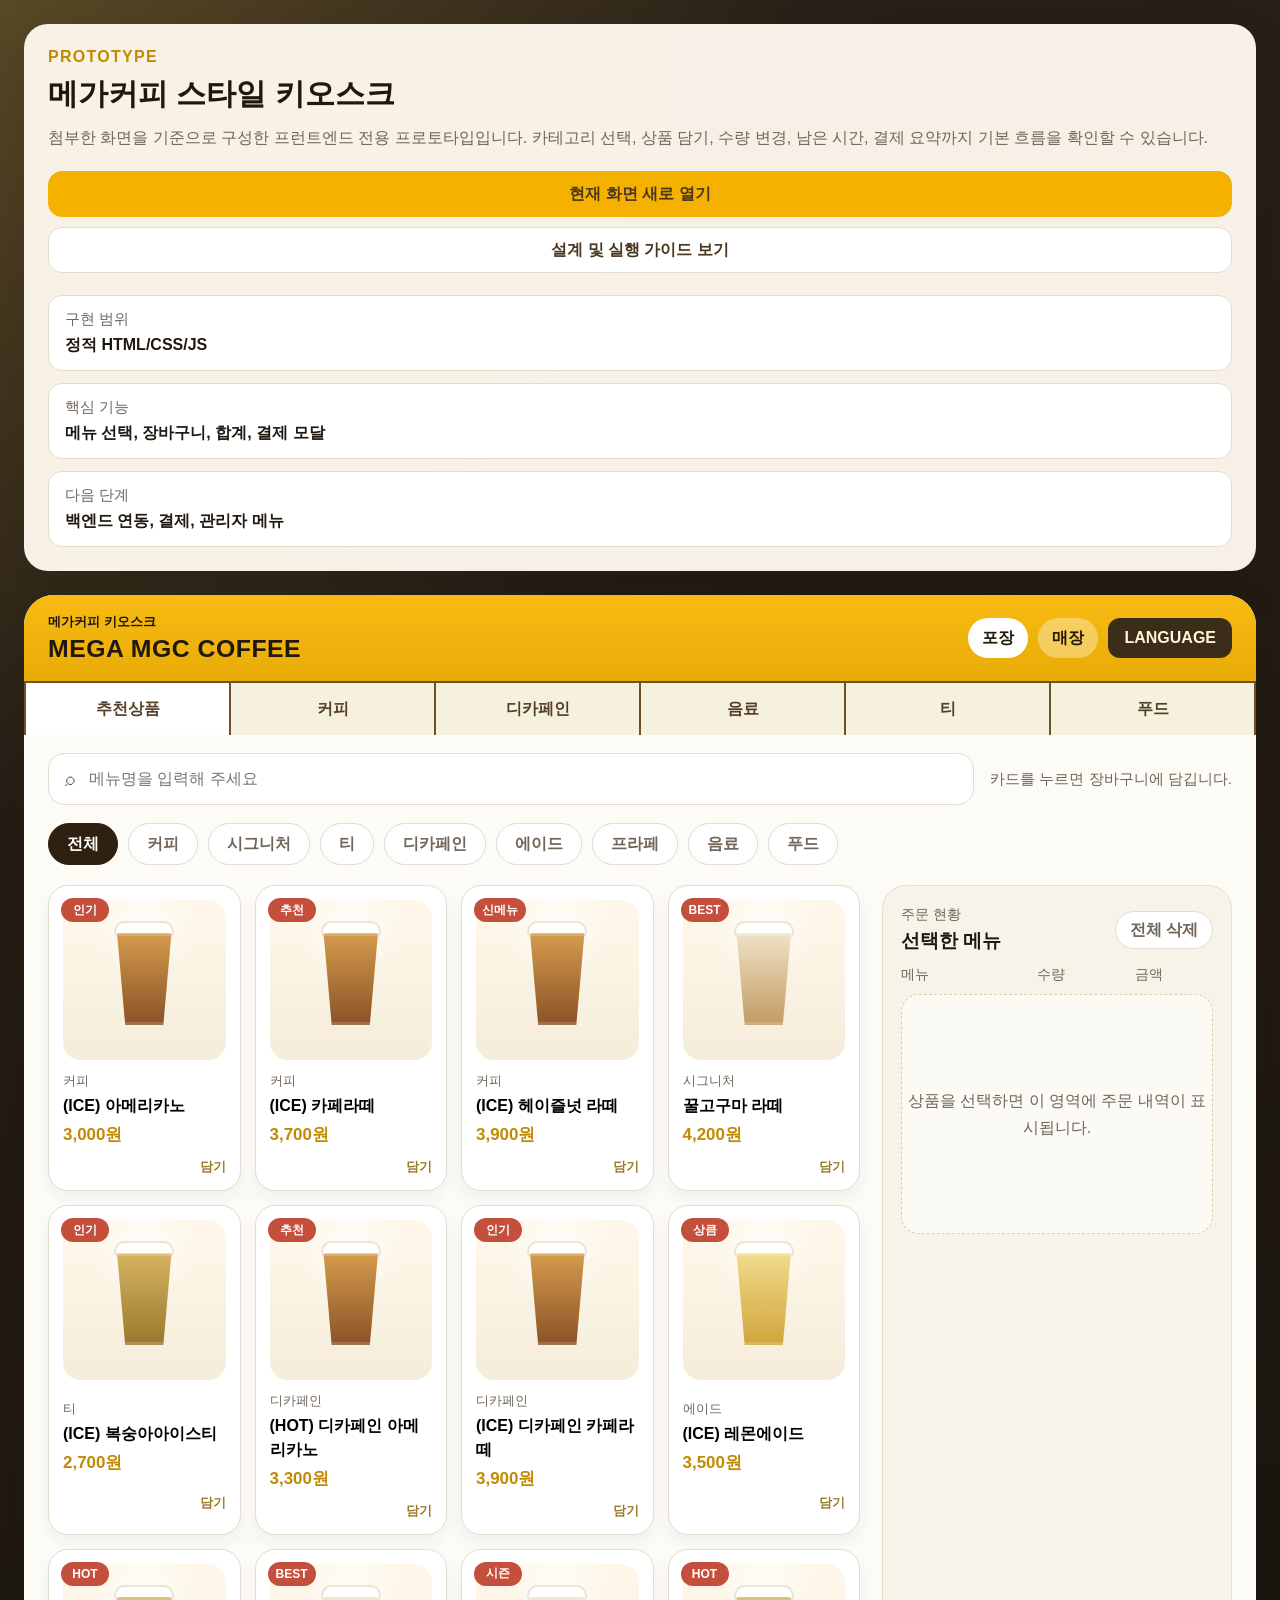
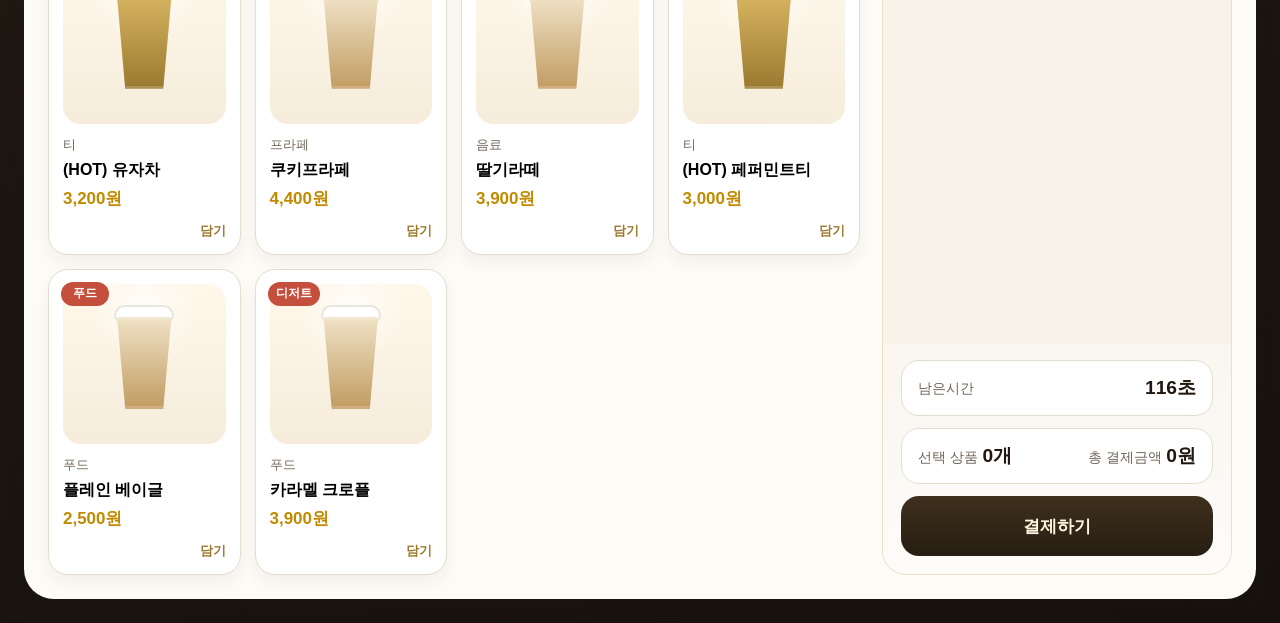
==== index.html @ 3c4b812f "Add files via upload" ====
<!DOCTYPE html>
<html lang="ko">
<head>
  <meta charset="UTF-8">
  <meta name="viewport" content="width=device-width, initial-scale=1.0">
  <title>메가 키오스크 프로토타입</title>
  <link rel="stylesheet" href="styles.css">
</head>
<body>
  <div class="page-shell">
    <aside class="guide-panel">
      <p class="guide-label">Prototype</p>
      <h1>메가커피 스타일 키오스크</h1>
      <p class="guide-text">
        첨부한 화면을 기준으로 구성한 프런트엔드 전용 프로토타입입니다.
        카테고리 선택, 상품 담기, 수량 변경, 남은 시간, 결제 요약까지 기본 흐름을 확인할 수 있습니다.
      </p>
      <div class="guide-links">
        <a class="guide-link primary" href="./index.html">현재 화면 새로 열기</a>
        <a class="guide-link" href="./README.md">설계 및 실행 가이드 보기</a>
      </div>
      <dl class="guide-summary">
        <div>
          <dt>구현 범위</dt>
          <dd>정적 HTML/CSS/JS</dd>
        </div>
        <div>
          <dt>핵심 기능</dt>
          <dd>메뉴 선택, 장바구니, 합계, 결제 모달</dd>
        </div>
        <div>
          <dt>다음 단계</dt>
          <dd>백엔드 연동, 결제, 관리자 메뉴</dd>
        </div>
      </dl>
    </aside>

    <main class="kiosk-shell">
      <header class="top-header">
        <div>
          <p class="brand-sub">메가커피 키오스크</p>
          <h2>MEGA MGC COFFEE</h2>
        </div>
        <div class="header-actions">
          <button class="chip chip-active" type="button">포장</button>
          <button class="chip" type="button">매장</button>
          <button class="language-button" type="button">LANGUAGE</button>
        </div>
      </header>

      <section class="service-strip">
        <button class="service-tab active" type="button" data-service="전체">추천상품</button>
        <button class="service-tab" type="button" data-service="커피">커피</button>
        <button class="service-tab" type="button" data-service="디카페인">디카페인</button>
        <button class="service-tab" type="button" data-service="음료">음료</button>
        <button class="service-tab" type="button" data-service="티">티</button>
        <button class="service-tab" type="button" data-service="푸드">푸드</button>
      </section>

      <section class="search-strip">
        <div class="search-box">
          <span aria-hidden="true">⌕</span>
          <input id="search-input" type="search" placeholder="메뉴명을 입력해 주세요">
        </div>
        <p class="search-help">카드를 누르면 장바구니에 담깁니다.</p>
      </section>

      <section class="category-strip" id="category-strip" aria-label="상품 카테고리"></section>

      <section class="content-area">
        <div class="product-grid" id="product-grid" aria-live="polite"></div>

        <aside class="cart-panel">
          <div class="cart-top">
            <div>
              <p class="cart-label">주문 현황</p>
              <h3>선택한 메뉴</h3>
            </div>
            <button class="clear-button" id="clear-cart-button" type="button">전체 삭제</button>
          </div>

          <div class="cart-table-head">
            <span>메뉴</span>
            <span>수량</span>
            <span>금액</span>
          </div>

          <div class="cart-list" id="cart-list"></div>

          <div class="cart-footer">
            <div class="timer-card">
              <span>남은시간</span>
              <strong id="timer-value">117초</strong>
            </div>
            <div class="summary-card">
              <div>
                <span>선택 상품</span>
                <strong id="item-count">0개</strong>
              </div>
              <div>
                <span>총 결제금액</span>
                <strong id="total-price">0원</strong>
              </div>
            </div>
            <button class="checkout-button" id="checkout-button" type="button">결제하기</button>
          </div>
        </aside>
      </section>
    </main>
  </div>

  <div class="modal hidden" id="checkout-modal" role="dialog" aria-modal="true" aria-labelledby="modal-title">
    <div class="modal-panel">
      <h3 id="modal-title">주문 요약</h3>
      <p class="modal-text">
        현재는 프런트엔드 프로토타입이라 실제 결제는 연결되어 있지 않습니다.
        아래 데이터를 기준으로 다음 단계에서 주문 API와 결제 모듈을 붙이면 됩니다.
      </p>
      <div class="modal-summary" id="modal-summary"></div>
      <div class="modal-actions">
        <button class="secondary-button" id="close-modal-button" type="button">닫기</button>
        <button class="primary-button" id="fake-pay-button" type="button">결제 흐름 확인</button>
      </div>
    </div>
  </div>

  <template id="product-card-template">
    <button class="product-card" type="button">
      <span class="badge"></span>
      <div class="product-thumb">
        <div class="cup-illustration">
          <span class="cup-cap"></span>
          <span class="cup-body"></span>
        </div>
      </div>
      <div class="product-info">
        <p class="product-category"></p>
        <strong class="product-name"></strong>
        <span class="product-price"></span>
      </div>
      <span class="add-text">담기</span>
    </button>
  </template>

  <template id="cart-item-template">
    <div class="cart-row">
      <div class="cart-menu">
        <strong class="cart-item-name"></strong>
        <span class="cart-item-note">기본 옵션</span>
      </div>
      <div class="cart-quantity-controls">
        <button class="qty-button minus" type="button" aria-label="수량 줄이기">-</button>
        <span class="cart-item-quantity"></span>
        <button class="qty-button plus" type="button" aria-label="수량 늘리기">+</button>
      </div>
      <strong class="cart-item-price"></strong>
    </div>
  </template>

  <script src="app.js"></script>
</body>
</html>
---- styles.css ----
:root {
  --bg: #1f1a14;
  --panel: #fcfbf6;
  --accent: #f4b100;
  --accent-dark: #c18a00;
  --brown: #4b3720;
  --line: #e3dccf;
  --muted: #706558;
  --danger: #c44f3d;
  --shadow: 0 18px 40px rgba(27, 20, 12, 0.16);
}

* {
  box-sizing: border-box;
}

body {
  margin: 0;
  font-family: "Malgun Gothic", "Apple SD Gothic Neo", sans-serif;
  background:
    radial-gradient(circle at top left, rgba(255, 208, 83, 0.22), transparent 32%),
    linear-gradient(160deg, #2a2219 0%, #17120d 100%);
  color: #20180f;
}

button,
input {
  font: inherit;
}

button {
  border: 0;
  cursor: pointer;
}

.page-shell {
  min-height: 100vh;
  display: grid;
  grid-template-columns: minmax(280px, 360px) minmax(760px, 1fr);
  gap: 24px;
  padding: 24px;
}

.guide-panel {
  align-self: start;
  position: sticky;
  top: 24px;
  padding: 24px;
  border-radius: 24px;
  background: rgba(255, 249, 239, 0.96);
  box-shadow: var(--shadow);
}

.guide-label {
  margin: 0 0 8px;
  color: var(--accent-dark);
  font-weight: 700;
  text-transform: uppercase;
  letter-spacing: 0.08em;
}

.guide-panel h1 {
  margin: 0 0 12px;
  font-size: 1.9rem;
  line-height: 1.25;
}

.guide-text {
  margin: 0 0 20px;
  color: var(--muted);
  line-height: 1.7;
}

.guide-links {
  display: flex;
  flex-direction: column;
  gap: 10px;
  margin-bottom: 22px;
}

.guide-link {
  display: inline-flex;
  justify-content: center;
  align-items: center;
  min-height: 46px;
  padding: 0 16px;
  border-radius: 14px;
  border: 1px solid var(--line);
  color: var(--brown);
  text-decoration: none;
  font-weight: 700;
  background: #fff;
}

.guide-link.primary {
  background: var(--accent);
  border-color: var(--accent);
}

.guide-summary {
  display: grid;
  gap: 12px;
  margin: 0;
}

.guide-summary div {
  padding: 14px 16px;
  border-radius: 14px;
  background: #fff;
  border: 1px solid var(--line);
}

.guide-summary dt {
  color: var(--muted);
  font-size: 0.92rem;
}

.guide-summary dd {
  margin: 6px 0 0;
  font-weight: 700;
}

.kiosk-shell {
  overflow: hidden;
  border-radius: 30px;
  background: var(--panel);
  box-shadow: var(--shadow);
}

.top-header {
  display: flex;
  justify-content: space-between;
  align-items: center;
  gap: 20px;
  padding: 18px 24px;
  background: linear-gradient(180deg, #f7bb14 0%, #e9ab05 100%);
}

.brand-sub {
  margin: 0 0 4px;
  font-size: 0.84rem;
  font-weight: 700;
}

.top-header h2 {
  margin: 0;
  font-size: 1.55rem;
  letter-spacing: 0.02em;
}

.header-actions {
  display: flex;
  align-items: center;
  gap: 10px;
}

.chip,
.language-button,
.service-tab,
.category-button,
.clear-button,
.checkout-button,
.secondary-button,
.primary-button,
.qty-button {
  transition: transform 0.15s ease, opacity 0.15s ease, background 0.15s ease;
}

.chip:hover,
.language-button:hover,
.service-tab:hover,
.category-button:hover,
.clear-button:hover,
.checkout-button:hover,
.secondary-button:hover,
.primary-button:hover,
.product-card:hover,
.qty-button:hover {
  transform: translateY(-1px);
}

.chip {
  min-height: 40px;
  padding: 0 14px;
  border-radius: 999px;
  background: rgba(255, 255, 255, 0.34);
  color: #24180a;
  font-weight: 700;
}

.chip-active {
  background: #fff;
}

.language-button {
  min-height: 40px;
  padding: 0 16px;
  border-radius: 12px;
  background: #3b2d18;
  color: #fff5d8;
  font-weight: 700;
}

.service-strip {
  display: grid;
  grid-template-columns: repeat(6, 1fr);
  gap: 2px;
  padding: 2px 2px 0;
  background: #6c5326;
}

.service-tab {
  min-height: 52px;
  background: #f6f0df;
  color: #544026;
  font-weight: 700;
}

.service-tab.active {
  background: #fff;
}

.search-strip {
  display: flex;
  justify-content: space-between;
  align-items: center;
  gap: 16px;
  padding: 18px 24px 10px;
}

.search-box {
  display: flex;
  align-items: center;
  gap: 12px;
  flex: 1;
  min-height: 52px;
  padding: 0 16px;
  border-radius: 16px;
  border: 1px solid var(--line);
  background: #fff;
}

.search-box span {
  color: var(--muted);
  font-size: 1.2rem;
}

.search-box input {
  flex: 1;
  border: 0;
  outline: 0;
  background: transparent;
}

.search-help {
  margin: 0;
  color: var(--muted);
  font-size: 0.94rem;
}

.category-strip {
  display: flex;
  gap: 10px;
  overflow-x: auto;
  padding: 8px 24px 20px;
}

.category-strip::-webkit-scrollbar {
  height: 0;
}

.category-button {
  flex: 0 0 auto;
  min-height: 42px;
  padding: 0 18px;
  border-radius: 999px;
  border: 1px solid var(--line);
  background: #fff;
  color: var(--muted);
  font-weight: 700;
}

.category-button.active {
  background: #2e2112;
  color: #fff;
  border-color: #2e2112;
}

.content-area {
  display: grid;
  grid-template-columns: minmax(0, 1fr) 350px;
  gap: 22px;
  padding: 0 24px 24px;
}

.product-grid {
  display: grid;
  grid-template-columns: repeat(4, minmax(0, 1fr));
  gap: 14px;
  align-content: start;
}

.product-card {
  position: relative;
  display: grid;
  gap: 12px;
  padding: 14px;
  border-radius: 20px;
  border: 1px solid var(--line);
  background: #fff;
  text-align: left;
  box-shadow: 0 8px 16px rgba(43, 32, 17, 0.05);
}

.badge {
  position: absolute;
  top: 12px;
  left: 12px;
  display: inline-flex;
  align-items: center;
  justify-content: center;
  min-width: 48px;
  height: 24px;
  padding: 0 8px;
  border-radius: 999px;
  background: var(--danger);
  color: #fff;
  font-size: 0.75rem;
  font-weight: 700;
}

.product-thumb {
  display: grid;
  place-items: center;
  min-height: 160px;
  border-radius: 18px;
  background:
    radial-gradient(circle at 50% 18%, rgba(255, 255, 255, 0.74), transparent 35%),
    linear-gradient(180deg, #fff8ea 0%, #f5ecdb 100%);
}

.cup-illustration {
  position: relative;
  width: 88px;
  height: 118px;
}

.cup-cap {
  position: absolute;
  top: 0;
  left: 14px;
  width: 60px;
  height: 18px;
  border-radius: 14px 14px 10px 10px;
  background: rgba(255, 255, 255, 0.84);
  border: 2px solid rgba(103, 82, 48, 0.15);
}

.cup-body {
  position: absolute;
  top: 12px;
  left: 10px;
  width: 68px;
  height: 92px;
  clip-path: polygon(10% 0, 90% 0, 78% 100%, 22% 100%);
  border-radius: 10px;
  background: linear-gradient(180deg, #bb6c38 0%, #5a331e 100%);
  box-shadow: inset 0 0 0 3px rgba(255, 255, 255, 0.18);
}

.product-card.theme-latte .cup-body {
  background: linear-gradient(180deg, #d59b4d 0%, #8a5227 100%);
}

.product-card.theme-tea .cup-body {
  background: linear-gradient(180deg, #d5b35f 0%, #9a7930 100%);
}

.product-card.theme-soda .cup-body {
  background: linear-gradient(180deg, #f1db8e 0%, #d0a53a 100%);
}

.product-card.theme-dessert .cup-body {
  background: linear-gradient(180deg, #efe2c6 0%, #c19b62 100%);
}

.product-category {
  margin: 0 0 4px;
  color: var(--muted);
  font-size: 0.82rem;
}

.product-name {
  display: block;
  font-size: 1rem;
  line-height: 1.45;
}

.product-price {
  display: inline-flex;
  margin-top: 6px;
  color: var(--accent-dark);
  font-weight: 800;
  font-size: 1.06rem;
}

.add-text {
  display: inline-flex;
  justify-content: flex-end;
  color: #9d7b2d;
  font-size: 0.84rem;
  font-weight: 700;
}

.cart-panel {
  display: flex;
  flex-direction: column;
  border-radius: 24px;
  background: #f7f3e9;
  border: 1px solid #eadfcb;
  overflow: hidden;
}

.cart-top {
  display: flex;
  justify-content: space-between;
  align-items: center;
  gap: 10px;
  padding: 20px 18px 12px;
}

.cart-label {
  margin: 0 0 4px;
  color: var(--muted);
  font-size: 0.85rem;
}

.cart-top h3 {
  margin: 0;
}

.clear-button {
  min-height: 38px;
  padding: 0 14px;
  border-radius: 999px;
  background: #fff;
  color: var(--muted);
  border: 1px solid var(--line);
  font-weight: 700;
}

.cart-table-head,
.cart-row {
  display: grid;
  grid-template-columns: minmax(0, 1fr) 90px 78px;
  align-items: center;
  gap: 8px;
}

.cart-table-head {
  padding: 0 18px 10px;
  color: var(--muted);
  font-size: 0.85rem;
}

.cart-list {
  display: flex;
  flex-direction: column;
  gap: 10px;
  min-height: 320px;
  max-height: 420px;
  padding: 0 18px 18px;
  overflow-y: auto;
}

.cart-empty {
  display: grid;
  place-items: center;
  min-height: 240px;
  border: 1px dashed #d9ceb9;
  border-radius: 18px;
  color: var(--muted);
  background: rgba(255, 255, 255, 0.55);
  text-align: center;
  line-height: 1.7;
}

.cart-row {
  padding: 14px;
  border-radius: 18px;
  background: #fff;
  border: 1px solid var(--line);
}

.cart-menu {
  min-width: 0;
}

.cart-item-name {
  display: block;
  margin-bottom: 4px;
}

.cart-item-note {
  color: var(--muted);
  font-size: 0.83rem;
}

.cart-quantity-controls {
  display: flex;
  align-items: center;
  justify-content: center;
  gap: 8px;
}

.qty-button {
  width: 28px;
  height: 28px;
  border-radius: 50%;
  background: #2d2013;
  color: #fff;
  font-weight: 800;
}

.cart-footer {
  margin-top: auto;
  display: grid;
  gap: 12px;
  padding: 16px 18px 18px;
  background: linear-gradient(180deg, rgba(255, 255, 255, 0.28), rgba(255, 255, 255, 0.72));
}

.timer-card,
.summary-card {
  display: flex;
  justify-content: space-between;
  align-items: center;
  gap: 12px;
  padding: 14px 16px;
  border-radius: 18px;
  background: #fff;
  border: 1px solid var(--line);
}

.timer-card span,
.summary-card span {
  color: var(--muted);
  font-size: 0.88rem;
}

.timer-card strong,
.summary-card strong {
  font-size: 1.2rem;
}

.checkout-button {
  min-height: 60px;
  border-radius: 18px;
  background: linear-gradient(180deg, #3e301d 0%, #271d12 100%);
  color: #fff6de;
  font-size: 1.08rem;
  font-weight: 800;
}

.modal {
  position: fixed;
  inset: 0;
  display: grid;
  place-items: center;
  padding: 24px;
  background: rgba(19, 14, 10, 0.52);
  backdrop-filter: blur(3px);
}

.hidden {
  display: none;
}

.modal-panel {
  width: min(520px, 100%);
  padding: 24px;
  border-radius: 24px;
  background: #fffdf8;
  box-shadow: var(--shadow);
}

.modal-panel h3 {
  margin: 0 0 12px;
}

.modal-text {
  margin: 0 0 18px;
  line-height: 1.7;
  color: var(--muted);
}

.modal-summary {
  padding: 16px;
  border-radius: 18px;
  background: #f7f3e9;
  border: 1px solid var(--line);
  line-height: 1.8;
}

.modal-actions {
  display: flex;
  justify-content: flex-end;
  gap: 10px;
  margin-top: 18px;
}

.secondary-button,
.primary-button {
  min-height: 44px;
  padding: 0 18px;
  border-radius: 12px;
  font-weight: 700;
}

.secondary-button {
  background: #fff;
  border: 1px solid var(--line);
}

.primary-button {
  background: var(--accent);
}

@media (max-width: 1360px) {
  .page-shell {
    grid-template-columns: 1fr;
  }

  .guide-panel {
    position: static;
  }
}

@media (max-width: 1120px) {
  .content-area {
    grid-template-columns: 1fr;
  }

  .product-grid {
    grid-template-columns: repeat(3, minmax(0, 1fr));
  }

  .cart-panel {
    min-height: 520px;
  }
}

@media (max-width: 860px) {
  .page-shell {
    padding: 12px;
  }

  .top-header,
  .search-strip,
  .category-strip,
  .content-area {
    padding-left: 16px;
    padding-right: 16px;
  }

  .top-header,
  .search-strip {
    flex-direction: column;
    align-items: stretch;
  }

  .service-strip {
    grid-template-columns: repeat(3, 1fr);
  }

  .product-grid {
    grid-template-columns: repeat(2, minmax(0, 1fr));
  }
}

@media (max-width: 560px) {
  .product-grid {
    grid-template-columns: 1fr;
  }

  .cart-table-head,
  .cart-row {
    grid-template-columns: minmax(0, 1fr) 86px 72px;
  }
}
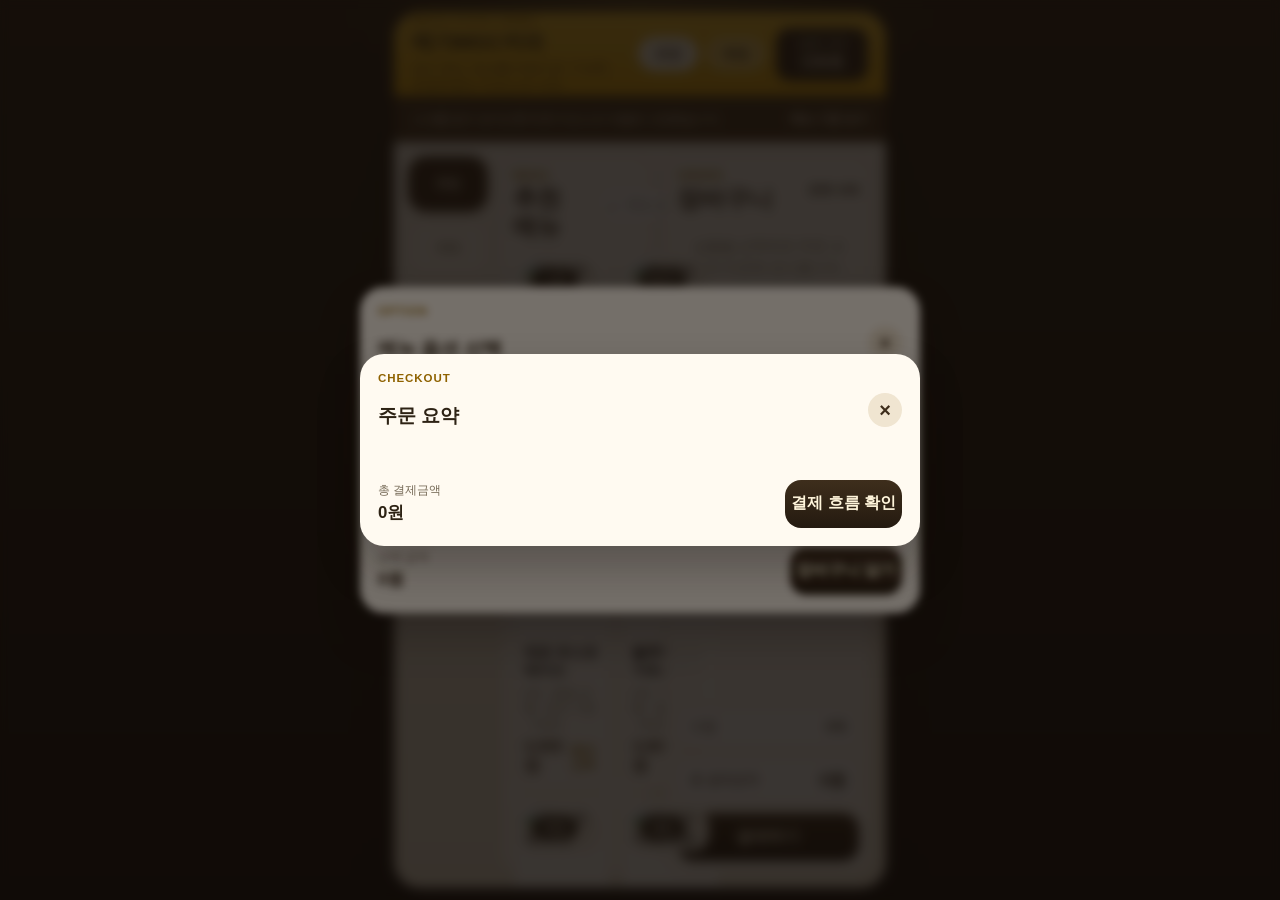
==== commit c19fbf1a: "Rework kiosk layout and menu options" ====
--- a/index.html
+++ b/index.html
@@ -3,104 +3,75 @@
 <head>
   <meta charset="UTF-8">
   <meta name="viewport" content="width=device-width, initial-scale=1.0">
-  <title>메가 키오스크 프로토타입</title>
+  <title>메가MGC커피 키오스크 프로토타입</title>
   <link rel="stylesheet" href="styles.css">
 </head>
 <body>
-  <div class="page-shell">
-    <aside class="guide-panel">
-      <p class="guide-label">Prototype</p>
-      <h1>메가커피 스타일 키오스크</h1>
-      <p class="guide-text">
-        첨부한 화면을 기준으로 구성한 프런트엔드 전용 프로토타입입니다.
-        카테고리 선택, 상품 담기, 수량 변경, 남은 시간, 결제 요약까지 기본 흐름을 확인할 수 있습니다.
-      </p>
-      <div class="guide-links">
-        <a class="guide-link primary" href="./index.html">현재 화면 새로 열기</a>
-        <a class="guide-link" href="./README.md">설계 및 실행 가이드 보기</a>
-      </div>
-      <dl class="guide-summary">
-        <div>
-          <dt>구현 범위</dt>
-          <dd>정적 HTML/CSS/JS</dd>
+  <div class="app-shell">
+    <main class="kiosk-frame" aria-label="메가MGC커피 키오스크 프로토타입">
+      <header class="kiosk-header">
+        <div class="brand-block">
+          <p class="brand-kicker">MEGA KIOSK DEMO</p>
+          <h1>메가MGC커피</h1>
+          <p class="brand-copy">공식 메뉴 정보를 바탕으로 구성한 프런트엔드 키오스크 시안</p>
         </div>
-        <div>
-          <dt>핵심 기능</dt>
-          <dd>메뉴 선택, 장바구니, 합계, 결제 모달</dd>
-        </div>
-        <div>
-          <dt>다음 단계</dt>
-          <dd>백엔드 연동, 결제, 관리자 메뉴</dd>
-        </div>
-      </dl>
-    </aside>
 
-    <main class="kiosk-shell">
-      <header class="top-header">
-        <div>
-          <p class="brand-sub">메가커피 키오스크</p>
-          <h2>MEGA MGC COFFEE</h2>
-        </div>
-        <div class="header-actions">
-          <button class="chip chip-active" type="button">포장</button>
-          <button class="chip" type="button">매장</button>
-          <button class="language-button" type="button">LANGUAGE</button>
+        <div class="header-tools">
+          <div class="order-mode" role="group" aria-label="주문 방식">
+            <button class="mode-chip is-active" type="button">포장</button>
+            <button class="mode-chip" type="button">매장</button>
+          </div>
+
+          <div class="timer-box">
+            <span>남은 시간</span>
+            <strong id="timer-value">117초</strong>
+          </div>
         </div>
       </header>
 
-      <section class="service-strip">
-        <button class="service-tab active" type="button" data-service="전체">추천상품</button>
-        <button class="service-tab" type="button" data-service="커피">커피</button>
-        <button class="service-tab" type="button" data-service="디카페인">디카페인</button>
-        <button class="service-tab" type="button" data-service="음료">음료</button>
-        <button class="service-tab" type="button" data-service="티">티</button>
-        <button class="service-tab" type="button" data-service="푸드">푸드</button>
+      <section class="notice-strip">
+        <p>스크롤 없이 보이도록 9:16 키오스크 비율로 고정했습니다.</p>
+        <button class="notice-button" id="source-note-button" type="button">메뉴 기준 보기</button>
       </section>
 
-      <section class="search-strip">
-        <div class="search-box">
-          <span aria-hidden="true">⌕</span>
-          <input id="search-input" type="search" placeholder="메뉴명을 입력해 주세요">
-        </div>
-        <p class="search-help">카드를 누르면 장바구니에 담깁니다.</p>
-      </section>
+      <section class="kiosk-content">
+        <nav class="category-rail" id="category-rail" aria-label="카테고리"></nav>
 
-      <section class="category-strip" id="category-strip" aria-label="상품 카테고리"></section>
+        <section class="product-panel">
+          <div class="panel-toolbar">
+            <div>
+              <p class="section-label">Menu</p>
+              <h2 id="current-category-title">추천 메뉴</h2>
+            </div>
 
-      <section class="content-area">
-        <div class="product-grid" id="product-grid" aria-live="polite"></div>
-
-        <aside class="cart-panel">
-          <div class="cart-top">
-            <div>
-              <p class="cart-label">주문 현황</p>
-              <h3>선택한 메뉴</h3>
-            </div>
-            <button class="clear-button" id="clear-cart-button" type="button">전체 삭제</button>
+            <label class="search-box" for="search-input">
+              <span aria-hidden="true">⌕</span>
+              <input id="search-input" type="search" placeholder="메뉴 검색">
+            </label>
           </div>
 
-          <div class="cart-table-head">
-            <span>메뉴</span>
-            <span>수량</span>
-            <span>금액</span>
+          <div class="product-grid" id="product-grid" aria-live="polite"></div>
+        </section>
+
+        <aside class="order-panel">
+          <div class="order-head">
+            <div>
+              <p class="section-label">Order</p>
+              <h2>장바구니</h2>
+            </div>
+            <button class="text-button" id="clear-cart-button" type="button">전체 삭제</button>
           </div>
 
-          <div class="cart-list" id="cart-list"></div>
+          <div class="order-list" id="cart-list"></div>
 
-          <div class="cart-footer">
-            <div class="timer-card">
-              <span>남은시간</span>
-              <strong id="timer-value">117초</strong>
+          <div class="order-summary">
+            <div class="summary-row">
+              <span>수량</span>
+              <strong id="item-count">0개</strong>
             </div>
-            <div class="summary-card">
-              <div>
-                <span>선택 상품</span>
-                <strong id="item-count">0개</strong>
-              </div>
-              <div>
-                <span>총 결제금액</span>
-                <strong id="total-price">0원</strong>
-              </div>
+            <div class="summary-row total">
+              <span>총 결제금액</span>
+              <strong id="total-price">0원</strong>
             </div>
             <button class="checkout-button" id="checkout-button" type="button">결제하기</button>
           </div>
@@ -109,52 +80,104 @@
     </main>
   </div>
 
-  <div class="modal hidden" id="checkout-modal" role="dialog" aria-modal="true" aria-labelledby="modal-title">
-    <div class="modal-panel">
-      <h3 id="modal-title">주문 요약</h3>
-      <p class="modal-text">
-        현재는 프런트엔드 프로토타입이라 실제 결제는 연결되어 있지 않습니다.
-        아래 데이터를 기준으로 다음 단계에서 주문 API와 결제 모듈을 붙이면 됩니다.
-      </p>
-      <div class="modal-summary" id="modal-summary"></div>
-      <div class="modal-actions">
-        <button class="secondary-button" id="close-modal-button" type="button">닫기</button>
-        <button class="primary-button" id="fake-pay-button" type="button">결제 흐름 확인</button>
+  <div class="modal hidden" id="option-modal" role="dialog" aria-modal="true" aria-labelledby="option-modal-title">
+    <div class="modal-card option-modal-card">
+      <div class="modal-head">
+        <div>
+          <p class="section-label">Option</p>
+          <h3 id="option-modal-title">메뉴 옵션 선택</h3>
+        </div>
+        <button class="icon-button" id="close-option-button" type="button" aria-label="옵션 닫기">×</button>
+      </div>
+
+      <div class="option-layout">
+        <div class="option-preview">
+          <img id="option-image" alt="">
+          <div class="option-copy">
+            <strong id="option-name"></strong>
+            <p id="option-description"></p>
+            <dl class="meta-list">
+              <div>
+                <dt>컵 용량</dt>
+                <dd id="option-cup-size"></dd>
+              </div>
+              <div>
+                <dt>알레르기</dt>
+                <dd id="option-allergy"></dd>
+              </div>
+            </dl>
+          </div>
+        </div>
+
+        <div class="option-groups" id="option-groups"></div>
+      </div>
+
+      <div class="modal-foot">
+        <div class="option-price-block">
+          <span>선택 금액</span>
+          <strong id="option-total-price">0원</strong>
+        </div>
+        <button class="primary-button" id="add-to-cart-button" type="button">장바구니 담기</button>
       </div>
     </div>
   </div>
 
+  <div class="modal hidden" id="checkout-modal" role="dialog" aria-modal="true" aria-labelledby="checkout-title">
+    <div class="modal-card checkout-modal-card">
+      <div class="modal-head">
+        <div>
+          <p class="section-label">Checkout</p>
+          <h3 id="checkout-title">주문 요약</h3>
+        </div>
+        <button class="icon-button" id="close-checkout-button" type="button" aria-label="결제 모달 닫기">×</button>
+      </div>
+
+      <div class="checkout-summary" id="checkout-summary"></div>
+
+      <div class="modal-foot">
+        <div class="option-price-block">
+          <span>총 결제금액</span>
+          <strong id="checkout-total-price">0원</strong>
+        </div>
+        <button class="primary-button" id="confirm-checkout-button" type="button">결제 흐름 확인</button>
+      </div>
+    </div>
+  </div>
+
+  <template id="category-button-template">
+    <button class="category-button" type="button"></button>
+  </template>
+
   <template id="product-card-template">
     <button class="product-card" type="button">
-      <span class="badge"></span>
-      <div class="product-thumb">
-        <div class="cup-illustration">
-          <span class="cup-cap"></span>
-          <span class="cup-body"></span>
+      <div class="product-image-wrap">
+        <img class="product-image" alt="">
+        <span class="product-tag"></span>
+      </div>
+      <div class="product-copy">
+        <p class="product-name"></p>
+        <p class="product-meta"></p>
+        <div class="product-bottom">
+          <strong class="product-price"></strong>
+          <span class="product-action">옵션 선택</span>
         </div>
       </div>
-      <div class="product-info">
-        <p class="product-category"></p>
-        <strong class="product-name"></strong>
-        <span class="product-price"></span>
-      </div>
-      <span class="add-text">담기</span>
     </button>
   </template>
 
   <template id="cart-item-template">
-    <div class="cart-row">
-      <div class="cart-menu">
-        <strong class="cart-item-name"></strong>
-        <span class="cart-item-note">기본 옵션</span>
+    <article class="cart-item">
+      <div class="cart-copy">
+        <strong class="cart-name"></strong>
+        <p class="cart-options"></p>
       </div>
-      <div class="cart-quantity-controls">
+      <div class="cart-controls">
         <button class="qty-button minus" type="button" aria-label="수량 줄이기">-</button>
-        <span class="cart-item-quantity"></span>
+        <span class="cart-quantity"></span>
         <button class="qty-button plus" type="button" aria-label="수량 늘리기">+</button>
       </div>
-      <strong class="cart-item-price"></strong>
-    </div>
+      <strong class="cart-price"></strong>
+    </article>
   </template>
 
   <script src="app.js"></script>
--- a/styles.css
+++ b/styles.css
@@ -1,26 +1,35 @@
 :root {
-  --bg: #1f1a14;
-  --panel: #fcfbf6;
-  --accent: #f4b100;
-  --accent-dark: #c18a00;
-  --brown: #4b3720;
-  --line: #e3dccf;
-  --muted: #706558;
-  --danger: #c44f3d;
-  --shadow: 0 18px 40px rgba(27, 20, 12, 0.16);
+  --bg: #1b150e;
+  --panel: #f7f1e6;
+  --panel-strong: #fffaf0;
+  --line: #dbcdb5;
+  --text: #2d2214;
+  --muted: #756956;
+  --brand: #f2b318;
+  --brand-dark: #8f6200;
+  --accent: #3d2d1b;
+  --danger: #b9493b;
+  --shadow: 0 22px 42px rgba(18, 12, 7, 0.28);
 }
 
 * {
   box-sizing: border-box;
 }
 
+html,
 body {
   margin: 0;
+  width: 100%;
+  height: 100%;
+}
+
+body {
+  overflow: hidden;
   font-family: "Malgun Gothic", "Apple SD Gothic Neo", sans-serif;
+  color: var(--text);
   background:
-    radial-gradient(circle at top left, rgba(255, 208, 83, 0.22), transparent 32%),
-    linear-gradient(160deg, #2a2219 0%, #17120d 100%);
-  color: #20180f;
+    radial-gradient(circle at top, rgba(255, 212, 92, 0.18), transparent 26%),
+    linear-gradient(180deg, #312616 0%, #17120d 100%);
 }
 
 button,
@@ -33,483 +42,386 @@
   cursor: pointer;
 }
 
-.page-shell {
-  min-height: 100vh;
-  display: grid;
-  grid-template-columns: minmax(280px, 360px) minmax(760px, 1fr);
-  gap: 24px;
-  padding: 24px;
-}
-
-.guide-panel {
-  align-self: start;
-  position: sticky;
-  top: 24px;
-  padding: 24px;
-  border-radius: 24px;
-  background: rgba(255, 249, 239, 0.96);
+.hidden {
+  display: none;
+}
+
+.app-shell {
+  min-height: 100dvh;
+  display: grid;
+  place-items: center;
+  padding: 12px;
+}
+
+.kiosk-frame {
+  width: min(calc((100dvh - 24px) * 0.5625), calc(100vw - 24px));
+  height: min(calc(100dvh - 24px), calc((100vw - 24px) * 1.7778));
+  aspect-ratio: 9 / 16;
+  display: grid;
+  grid-template-rows: 84px 46px 1fr;
+  overflow: hidden;
+  border-radius: 26px;
+  background: linear-gradient(180deg, #fbf7ef 0%, #f3ead7 100%);
   box-shadow: var(--shadow);
 }
 
-.guide-label {
-  margin: 0 0 8px;
-  color: var(--accent-dark);
-  font-weight: 700;
+.kiosk-header {
+  display: flex;
+  align-items: center;
+  justify-content: space-between;
+  gap: 16px;
+  padding: 16px 18px;
+  background: linear-gradient(180deg, #f5c334 0%, #e7a90a 100%);
+}
+
+.brand-kicker,
+.section-label {
+  margin: 0 0 4px;
+  color: var(--brand-dark);
+  font-size: 0.72rem;
+  font-weight: 800;
+  letter-spacing: 0.08em;
   text-transform: uppercase;
-  letter-spacing: 0.08em;
-}
-
-.guide-panel h1 {
-  margin: 0 0 12px;
-  font-size: 1.9rem;
-  line-height: 1.25;
-}
-
-.guide-text {
-  margin: 0 0 20px;
-  color: var(--muted);
-  line-height: 1.7;
-}
-
-.guide-links {
-  display: flex;
-  flex-direction: column;
+}
+
+.brand-block h1,
+.order-head h2,
+.panel-toolbar h2 {
+  margin: 0;
+  line-height: 1.15;
+}
+
+.brand-block h1 {
+  font-size: 1.3rem;
+}
+
+.brand-copy {
+  margin: 6px 0 0;
+  color: rgba(48, 35, 18, 0.78);
+  font-size: 0.8rem;
+}
+
+.header-tools {
+  display: flex;
+  align-items: center;
   gap: 10px;
-  margin-bottom: 22px;
-}
-
-.guide-link {
-  display: inline-flex;
-  justify-content: center;
-  align-items: center;
-  min-height: 46px;
-  padding: 0 16px;
+}
+
+.order-mode {
+  display: flex;
+  gap: 8px;
+}
+
+.mode-chip,
+.category-button,
+.notice-button,
+.text-button,
+.qty-button,
+.checkout-button,
+.primary-button,
+.icon-button,
+.choice-button {
+  transition: transform 0.15s ease, background 0.15s ease, border-color 0.15s ease;
+}
+
+.mode-chip:hover,
+.category-button:hover,
+.notice-button:hover,
+.text-button:hover,
+.qty-button:hover,
+.checkout-button:hover,
+.primary-button:hover,
+.icon-button:hover,
+.product-card:hover,
+.choice-button:hover {
+  transform: translateY(-1px);
+}
+
+.mode-chip {
+  min-width: 60px;
+  min-height: 34px;
+  padding: 0 12px;
+  border-radius: 999px;
+  background: rgba(255, 255, 255, 0.34);
+  color: #2b1f11;
+  font-size: 0.82rem;
+  font-weight: 800;
+}
+
+.mode-chip.is-active {
+  background: #fff9e7;
+}
+
+.timer-box {
+  display: grid;
+  gap: 2px;
+  min-width: 92px;
+  padding: 8px 12px;
   border-radius: 14px;
-  border: 1px solid var(--line);
-  color: var(--brown);
-  text-decoration: none;
-  font-weight: 700;
-  background: #fff;
-}
-
-.guide-link.primary {
+  background: #3b2d1c;
+  color: #fff6de;
+  text-align: center;
+}
+
+.timer-box span {
+  font-size: 0.68rem;
+}
+
+.timer-box strong {
+  font-size: 1rem;
+}
+
+.notice-strip {
+  display: flex;
+  align-items: center;
+  justify-content: space-between;
+  gap: 12px;
+  padding: 0 18px;
+  background: #4b3820;
+  color: #fdf5df;
+  font-size: 0.75rem;
+}
+
+.notice-strip p {
+  margin: 0;
+}
+
+.notice-button,
+.text-button,
+.icon-button {
+  background: transparent;
+  color: inherit;
+}
+
+.notice-button,
+.text-button {
+  padding: 0;
+  font-size: 0.76rem;
+  font-weight: 800;
+}
+
+.kiosk-content {
+  min-height: 0;
+  display: grid;
+  grid-template-columns: 80px minmax(0, 1fr) 208px;
+  gap: 12px;
+  padding: 14px;
+}
+
+.category-rail {
+  display: grid;
+  gap: 8px;
+  align-content: start;
+}
+
+.category-button {
+  min-height: 56px;
+  padding: 8px 6px;
+  border-radius: 18px;
+  border: 1px solid var(--line);
+  background: var(--panel-strong);
+  color: var(--muted);
+  font-size: 0.78rem;
+  font-weight: 800;
+  line-height: 1.2;
+}
+
+.category-button.is-active {
   background: var(--accent);
   border-color: var(--accent);
-}
-
-.guide-summary {
-  display: grid;
-  gap: 12px;
-  margin: 0;
-}
-
-.guide-summary div {
-  padding: 14px 16px;
-  border-radius: 14px;
+  color: #fff7e2;
+}
+
+.product-panel,
+.order-panel {
+  min-height: 0;
+  display: grid;
+  grid-template-rows: auto 1fr;
+  border-radius: 22px;
+  border: 1px solid var(--line);
+  background: rgba(255, 252, 245, 0.9);
+}
+
+.product-panel {
+  padding: 12px;
+}
+
+.panel-toolbar,
+.order-head {
+  display: flex;
+  align-items: center;
+  justify-content: space-between;
+  gap: 10px;
+}
+
+.search-box {
+  display: flex;
+  align-items: center;
+  gap: 8px;
+  width: 160px;
+  min-height: 36px;
+  padding: 0 10px;
+  border-radius: 999px;
+  border: 1px solid var(--line);
   background: #fff;
-  border: 1px solid var(--line);
-}
-
-.guide-summary dt {
-  color: var(--muted);
-  font-size: 0.92rem;
-}
-
-.guide-summary dd {
-  margin: 6px 0 0;
-  font-weight: 700;
-}
-
-.kiosk-shell {
-  overflow: hidden;
-  border-radius: 30px;
-  background: var(--panel);
-  box-shadow: var(--shadow);
-}
-
-.top-header {
-  display: flex;
-  justify-content: space-between;
-  align-items: center;
-  gap: 20px;
-  padding: 18px 24px;
-  background: linear-gradient(180deg, #f7bb14 0%, #e9ab05 100%);
-}
-
-.brand-sub {
-  margin: 0 0 4px;
-  font-size: 0.84rem;
-  font-weight: 700;
-}
-
-.top-header h2 {
-  margin: 0;
-  font-size: 1.55rem;
-  letter-spacing: 0.02em;
-}
-
-.header-actions {
-  display: flex;
-  align-items: center;
-  gap: 10px;
-}
-
-.chip,
-.language-button,
-.service-tab,
-.category-button,
-.clear-button,
-.checkout-button,
-.secondary-button,
-.primary-button,
-.qty-button {
-  transition: transform 0.15s ease, opacity 0.15s ease, background 0.15s ease;
-}
-
-.chip:hover,
-.language-button:hover,
-.service-tab:hover,
-.category-button:hover,
-.clear-button:hover,
-.checkout-button:hover,
-.secondary-button:hover,
-.primary-button:hover,
-.product-card:hover,
-.qty-button:hover {
-  transform: translateY(-1px);
-}
-
-.chip {
-  min-height: 40px;
-  padding: 0 14px;
-  border-radius: 999px;
-  background: rgba(255, 255, 255, 0.34);
-  color: #24180a;
-  font-weight: 700;
-}
-
-.chip-active {
-  background: #fff;
-}
-
-.language-button {
-  min-height: 40px;
-  padding: 0 16px;
-  border-radius: 12px;
-  background: #3b2d18;
-  color: #fff5d8;
-  font-weight: 700;
-}
-
-.service-strip {
-  display: grid;
-  grid-template-columns: repeat(6, 1fr);
-  gap: 2px;
-  padding: 2px 2px 0;
-  background: #6c5326;
-}
-
-.service-tab {
-  min-height: 52px;
-  background: #f6f0df;
-  color: #544026;
-  font-weight: 700;
-}
-
-.service-tab.active {
-  background: #fff;
-}
-
-.search-strip {
-  display: flex;
-  justify-content: space-between;
-  align-items: center;
-  gap: 16px;
-  padding: 18px 24px 10px;
-}
-
-.search-box {
-  display: flex;
-  align-items: center;
-  gap: 12px;
-  flex: 1;
-  min-height: 52px;
-  padding: 0 16px;
-  border-radius: 16px;
-  border: 1px solid var(--line);
-  background: #fff;
 }
 
 .search-box span {
   color: var(--muted);
-  font-size: 1.2rem;
 }
 
 .search-box input {
-  flex: 1;
+  width: 100%;
   border: 0;
   outline: 0;
   background: transparent;
-}
-
-.search-help {
-  margin: 0;
-  color: var(--muted);
-  font-size: 0.94rem;
-}
-
-.category-strip {
-  display: flex;
+  font-size: 0.8rem;
+}
+
+.product-grid {
+  min-height: 0;
+  display: grid;
+  grid-template-columns: repeat(2, minmax(0, 1fr));
   gap: 10px;
-  overflow-x: auto;
-  padding: 8px 24px 20px;
-}
-
-.category-strip::-webkit-scrollbar {
-  height: 0;
-}
-
-.category-button {
-  flex: 0 0 auto;
-  min-height: 42px;
-  padding: 0 18px;
-  border-radius: 999px;
-  border: 1px solid var(--line);
-  background: #fff;
-  color: var(--muted);
-  font-weight: 700;
-}
-
-.category-button.active {
-  background: #2e2112;
-  color: #fff;
-  border-color: #2e2112;
-}
-
-.content-area {
-  display: grid;
-  grid-template-columns: minmax(0, 1fr) 350px;
-  gap: 22px;
-  padding: 0 24px 24px;
-}
-
-.product-grid {
-  display: grid;
-  grid-template-columns: repeat(4, minmax(0, 1fr));
-  gap: 14px;
+  margin-top: 10px;
   align-content: start;
 }
 
 .product-card {
+  min-width: 0;
+  display: grid;
+  grid-template-rows: 110px 1fr;
+  padding: 10px;
+  border-radius: 20px;
+  border: 1px solid var(--line);
+  background: #fffdf8;
+  text-align: left;
+}
+
+.product-image-wrap {
   position: relative;
-  display: grid;
-  gap: 12px;
-  padding: 14px;
-  border-radius: 20px;
-  border: 1px solid var(--line);
-  background: #fff;
-  text-align: left;
-  box-shadow: 0 8px 16px rgba(43, 32, 17, 0.05);
-}
-
-.badge {
+  border-radius: 16px;
+  overflow: hidden;
+  background: #f5efe3;
+}
+
+.product-image {
+  width: 100%;
+  height: 100%;
+  object-fit: cover;
+}
+
+.product-tag {
   position: absolute;
-  top: 12px;
-  left: 12px;
+  top: 8px;
+  left: 8px;
   display: inline-flex;
   align-items: center;
   justify-content: center;
-  min-width: 48px;
-  height: 24px;
+  min-width: 46px;
+  height: 22px;
   padding: 0 8px;
   border-radius: 999px;
-  background: var(--danger);
-  color: #fff;
-  font-size: 0.75rem;
-  font-weight: 700;
-}
-
-.product-thumb {
+  background: rgba(34, 23, 10, 0.88);
+  color: #fff8e9;
+  font-size: 0.7rem;
+  font-weight: 800;
+}
+
+.product-copy {
+  display: grid;
+  gap: 6px;
+  padding-top: 8px;
+}
+
+.product-name {
+  margin: 0;
+  font-size: 0.88rem;
+  font-weight: 800;
+  line-height: 1.25;
+}
+
+.product-meta {
+  margin: 0;
+  color: var(--muted);
+  font-size: 0.72rem;
+  line-height: 1.35;
+}
+
+.product-bottom {
+  display: flex;
+  align-items: center;
+  justify-content: space-between;
+  gap: 8px;
+  margin-top: auto;
+}
+
+.product-price {
+  color: var(--accent);
+  font-size: 0.98rem;
+}
+
+.product-action {
+  color: var(--brand-dark);
+  font-size: 0.72rem;
+  font-weight: 800;
+}
+
+.empty-state {
   display: grid;
   place-items: center;
-  min-height: 160px;
+  padding: 12px;
   border-radius: 18px;
-  background:
-    radial-gradient(circle at 50% 18%, rgba(255, 255, 255, 0.74), transparent 35%),
-    linear-gradient(180deg, #fff8ea 0%, #f5ecdb 100%);
-}
-
-.cup-illustration {
-  position: relative;
-  width: 88px;
-  height: 118px;
-}
-
-.cup-cap {
-  position: absolute;
-  top: 0;
-  left: 14px;
-  width: 60px;
-  height: 18px;
-  border-radius: 14px 14px 10px 10px;
-  background: rgba(255, 255, 255, 0.84);
-  border: 2px solid rgba(103, 82, 48, 0.15);
-}
-
-.cup-body {
-  position: absolute;
-  top: 12px;
-  left: 10px;
-  width: 68px;
-  height: 92px;
-  clip-path: polygon(10% 0, 90% 0, 78% 100%, 22% 100%);
-  border-radius: 10px;
-  background: linear-gradient(180deg, #bb6c38 0%, #5a331e 100%);
-  box-shadow: inset 0 0 0 3px rgba(255, 255, 255, 0.18);
-}
-
-.product-card.theme-latte .cup-body {
-  background: linear-gradient(180deg, #d59b4d 0%, #8a5227 100%);
-}
-
-.product-card.theme-tea .cup-body {
-  background: linear-gradient(180deg, #d5b35f 0%, #9a7930 100%);
-}
-
-.product-card.theme-soda .cup-body {
-  background: linear-gradient(180deg, #f1db8e 0%, #d0a53a 100%);
-}
-
-.product-card.theme-dessert .cup-body {
-  background: linear-gradient(180deg, #efe2c6 0%, #c19b62 100%);
-}
-
-.product-category {
-  margin: 0 0 4px;
-  color: var(--muted);
-  font-size: 0.82rem;
-}
-
-.product-name {
+  border: 1px dashed var(--line);
+  color: var(--muted);
+  text-align: center;
+  font-size: 0.85rem;
+  line-height: 1.6;
+}
+
+.order-panel {
+  padding: 12px;
+}
+
+.order-list {
+  min-height: 0;
+  display: grid;
+  align-content: start;
+  gap: 8px;
+  margin-top: 10px;
+  overflow: auto;
+}
+
+.cart-item {
+  display: grid;
+  gap: 8px;
+  padding: 10px;
+  border-radius: 16px;
+  border: 1px solid var(--line);
+  background: #fff;
+}
+
+.cart-copy {
+  min-width: 0;
+}
+
+.cart-name {
   display: block;
-  font-size: 1rem;
+  font-size: 0.83rem;
+  line-height: 1.3;
+}
+
+.cart-options {
+  margin: 4px 0 0;
+  color: var(--muted);
+  font-size: 0.7rem;
   line-height: 1.45;
 }
 
-.product-price {
-  display: inline-flex;
-  margin-top: 6px;
-  color: var(--accent-dark);
-  font-weight: 800;
-  font-size: 1.06rem;
-}
-
-.add-text {
-  display: inline-flex;
-  justify-content: flex-end;
-  color: #9d7b2d;
-  font-size: 0.84rem;
-  font-weight: 700;
-}
-
-.cart-panel {
-  display: flex;
-  flex-direction: column;
-  border-radius: 24px;
-  background: #f7f3e9;
-  border: 1px solid #eadfcb;
-  overflow: hidden;
-}
-
-.cart-top {
-  display: flex;
+.cart-controls {
+  display: flex;
+  align-items: center;
   justify-content: space-between;
-  align-items: center;
-  gap: 10px;
-  padding: 20px 18px 12px;
-}
-
-.cart-label {
-  margin: 0 0 4px;
-  color: var(--muted);
-  font-size: 0.85rem;
-}
-
-.cart-top h3 {
-  margin: 0;
-}
-
-.clear-button {
-  min-height: 38px;
-  padding: 0 14px;
-  border-radius: 999px;
-  background: #fff;
-  color: var(--muted);
-  border: 1px solid var(--line);
-  font-weight: 700;
-}
-
-.cart-table-head,
-.cart-row {
-  display: grid;
-  grid-template-columns: minmax(0, 1fr) 90px 78px;
-  align-items: center;
-  gap: 8px;
-}
-
-.cart-table-head {
-  padding: 0 18px 10px;
-  color: var(--muted);
-  font-size: 0.85rem;
-}
-
-.cart-list {
-  display: flex;
-  flex-direction: column;
-  gap: 10px;
-  min-height: 320px;
-  max-height: 420px;
-  padding: 0 18px 18px;
-  overflow-y: auto;
-}
-
-.cart-empty {
-  display: grid;
-  place-items: center;
-  min-height: 240px;
-  border: 1px dashed #d9ceb9;
-  border-radius: 18px;
-  color: var(--muted);
-  background: rgba(255, 255, 255, 0.55);
-  text-align: center;
-  line-height: 1.7;
-}
-
-.cart-row {
-  padding: 14px;
-  border-radius: 18px;
-  background: #fff;
-  border: 1px solid var(--line);
-}
-
-.cart-menu {
-  min-width: 0;
-}
-
-.cart-item-name {
-  display: block;
-  margin-bottom: 4px;
-}
-
-.cart-item-note {
-  color: var(--muted);
-  font-size: 0.83rem;
-}
-
-.cart-quantity-controls {
-  display: flex;
-  align-items: center;
-  justify-content: center;
   gap: 8px;
 }
 
@@ -517,49 +429,47 @@
   width: 28px;
   height: 28px;
   border-radius: 50%;
-  background: #2d2013;
-  color: #fff;
-  font-weight: 800;
-}
-
-.cart-footer {
+  background: var(--accent);
+  color: #fff8eb;
+  font-weight: 900;
+}
+
+.cart-quantity,
+.cart-price {
+  font-size: 0.82rem;
+  font-weight: 800;
+}
+
+.order-summary {
   margin-top: auto;
   display: grid;
-  gap: 12px;
-  padding: 16px 18px 18px;
-  background: linear-gradient(180deg, rgba(255, 255, 255, 0.28), rgba(255, 255, 255, 0.72));
-}
-
-.timer-card,
-.summary-card {
-  display: flex;
+  gap: 10px;
+  padding-top: 10px;
+}
+
+.summary-row {
+  display: flex;
+  align-items: center;
   justify-content: space-between;
-  align-items: center;
-  gap: 12px;
-  padding: 14px 16px;
-  border-radius: 18px;
+  gap: 8px;
+  padding: 10px 12px;
+  border-radius: 14px;
   background: #fff;
   border: 1px solid var(--line);
-}
-
-.timer-card span,
-.summary-card span {
-  color: var(--muted);
-  font-size: 0.88rem;
-}
-
-.timer-card strong,
-.summary-card strong {
-  font-size: 1.2rem;
-}
-
-.checkout-button {
-  min-height: 60px;
-  border-radius: 18px;
-  background: linear-gradient(180deg, #3e301d 0%, #271d12 100%);
-  color: #fff6de;
+  font-size: 0.82rem;
+}
+
+.summary-row.total strong {
   font-size: 1.08rem;
-  font-weight: 800;
+}
+
+.checkout-button,
+.primary-button {
+  min-height: 48px;
+  border-radius: 16px;
+  background: linear-gradient(180deg, #3e2e1c 0%, #241a10 100%);
+  color: #fff5db;
+  font-weight: 900;
 }
 
 .modal {
@@ -567,124 +477,195 @@
   inset: 0;
   display: grid;
   place-items: center;
-  padding: 24px;
-  background: rgba(19, 14, 10, 0.52);
-  backdrop-filter: blur(3px);
-}
-
-.hidden {
-  display: none;
-}
-
-.modal-panel {
-  width: min(520px, 100%);
-  padding: 24px;
+  padding: 16px;
+  background: rgba(16, 11, 7, 0.58);
+  backdrop-filter: blur(4px);
+}
+
+.modal-card {
+  width: min(560px, calc(100vw - 32px));
   border-radius: 24px;
-  background: #fffdf8;
+  background: #fffaf1;
   box-shadow: var(--shadow);
 }
 
-.modal-panel h3 {
-  margin: 0 0 12px;
-}
-
-.modal-text {
-  margin: 0 0 18px;
-  line-height: 1.7;
-  color: var(--muted);
-}
-
-.modal-summary {
-  padding: 16px;
+.option-modal-card {
+  padding: 18px;
+}
+
+.checkout-modal-card {
+  padding: 18px;
+}
+
+.modal-head,
+.modal-foot {
+  display: flex;
+  align-items: center;
+  justify-content: space-between;
+  gap: 12px;
+}
+
+.icon-button {
+  width: 34px;
+  height: 34px;
+  border-radius: 50%;
+  background: #f0e5d1;
+  color: var(--accent);
+  font-size: 1.25rem;
+  font-weight: 900;
+}
+
+.option-layout {
+  display: grid;
+  gap: 14px;
+  margin: 14px 0 18px;
+}
+
+.option-preview {
+  display: grid;
+  grid-template-columns: 120px minmax(0, 1fr);
+  gap: 12px;
+}
+
+.option-preview img {
+  width: 100%;
+  height: 120px;
+  object-fit: cover;
   border-radius: 18px;
-  background: #f7f3e9;
-  border: 1px solid var(--line);
-  line-height: 1.8;
-}
-
-.modal-actions {
-  display: flex;
-  justify-content: flex-end;
+  background: #f3ecdf;
+}
+
+.option-copy strong {
+  display: block;
+  font-size: 1rem;
+}
+
+.option-copy p {
+  margin: 6px 0 0;
+  color: var(--muted);
+  font-size: 0.82rem;
+  line-height: 1.55;
+}
+
+.meta-list {
+  display: grid;
+  gap: 8px;
+  margin: 10px 0 0;
+}
+
+.meta-list div {
+  display: grid;
+  gap: 2px;
+}
+
+.meta-list dt {
+  color: var(--muted);
+  font-size: 0.72rem;
+}
+
+.meta-list dd {
+  margin: 0;
+  font-size: 0.8rem;
+  font-weight: 700;
+}
+
+.option-groups {
+  display: grid;
+  gap: 12px;
+}
+
+.option-group {
+  display: grid;
+  gap: 8px;
+}
+
+.option-group h4 {
+  margin: 0;
+  font-size: 0.84rem;
+}
+
+.choice-list {
+  display: flex;
+  flex-wrap: wrap;
+  gap: 8px;
+}
+
+.choice-button {
+  min-height: 34px;
+  padding: 0 12px;
+  border-radius: 999px;
+  border: 1px solid var(--line);
+  background: #fff;
+  color: var(--muted);
+  font-size: 0.78rem;
+  font-weight: 800;
+}
+
+.choice-button.is-active {
+  background: var(--accent);
+  border-color: var(--accent);
+  color: #fff8e4;
+}
+
+.option-price-block {
+  display: grid;
+  gap: 2px;
+}
+
+.option-price-block span {
+  color: var(--muted);
+  font-size: 0.74rem;
+}
+
+.option-price-block strong {
+  font-size: 1.05rem;
+}
+
+.checkout-summary {
+  display: grid;
   gap: 10px;
-  margin-top: 18px;
-}
-
-.secondary-button,
-.primary-button {
-  min-height: 44px;
-  padding: 0 18px;
-  border-radius: 12px;
-  font-weight: 700;
-}
-
-.secondary-button {
+  margin: 14px 0 18px;
+}
+
+.checkout-line {
+  padding: 10px 12px;
+  border-radius: 14px;
+  border: 1px solid var(--line);
   background: #fff;
-  border: 1px solid var(--line);
-}
-
-.primary-button {
-  background: var(--accent);
-}
-
-@media (max-width: 1360px) {
-  .page-shell {
+}
+
+.checkout-line strong {
+  display: block;
+  font-size: 0.84rem;
+}
+
+.checkout-line p {
+  margin: 4px 0 0;
+  color: var(--muted);
+  font-size: 0.76rem;
+  line-height: 1.5;
+}
+
+@media (max-width: 640px) {
+  .kiosk-content {
+    grid-template-columns: 68px minmax(0, 1fr) 182px;
+    gap: 8px;
+    padding: 10px;
+  }
+
+  .product-card {
+    grid-template-rows: 92px 1fr;
+  }
+
+  .product-image-wrap {
+    border-radius: 14px;
+  }
+
+  .search-box {
+    width: 132px;
+  }
+
+  .option-preview {
     grid-template-columns: 1fr;
   }
-
-  .guide-panel {
-    position: static;
-  }
-}
-
-@media (max-width: 1120px) {
-  .content-area {
-    grid-template-columns: 1fr;
-  }
-
-  .product-grid {
-    grid-template-columns: repeat(3, minmax(0, 1fr));
-  }
-
-  .cart-panel {
-    min-height: 520px;
-  }
-}
-
-@media (max-width: 860px) {
-  .page-shell {
-    padding: 12px;
-  }
-
-  .top-header,
-  .search-strip,
-  .category-strip,
-  .content-area {
-    padding-left: 16px;
-    padding-right: 16px;
-  }
-
-  .top-header,
-  .search-strip {
-    flex-direction: column;
-    align-items: stretch;
-  }
-
-  .service-strip {
-    grid-template-columns: repeat(3, 1fr);
-  }
-
-  .product-grid {
-    grid-template-columns: repeat(2, minmax(0, 1fr));
-  }
-}
-
-@media (max-width: 560px) {
-  .product-grid {
-    grid-template-columns: 1fr;
-  }
-
-  .cart-table-head,
-  .cart-row {
-    grid-template-columns: minmax(0, 1fr) 86px 72px;
-  }
-}
+}
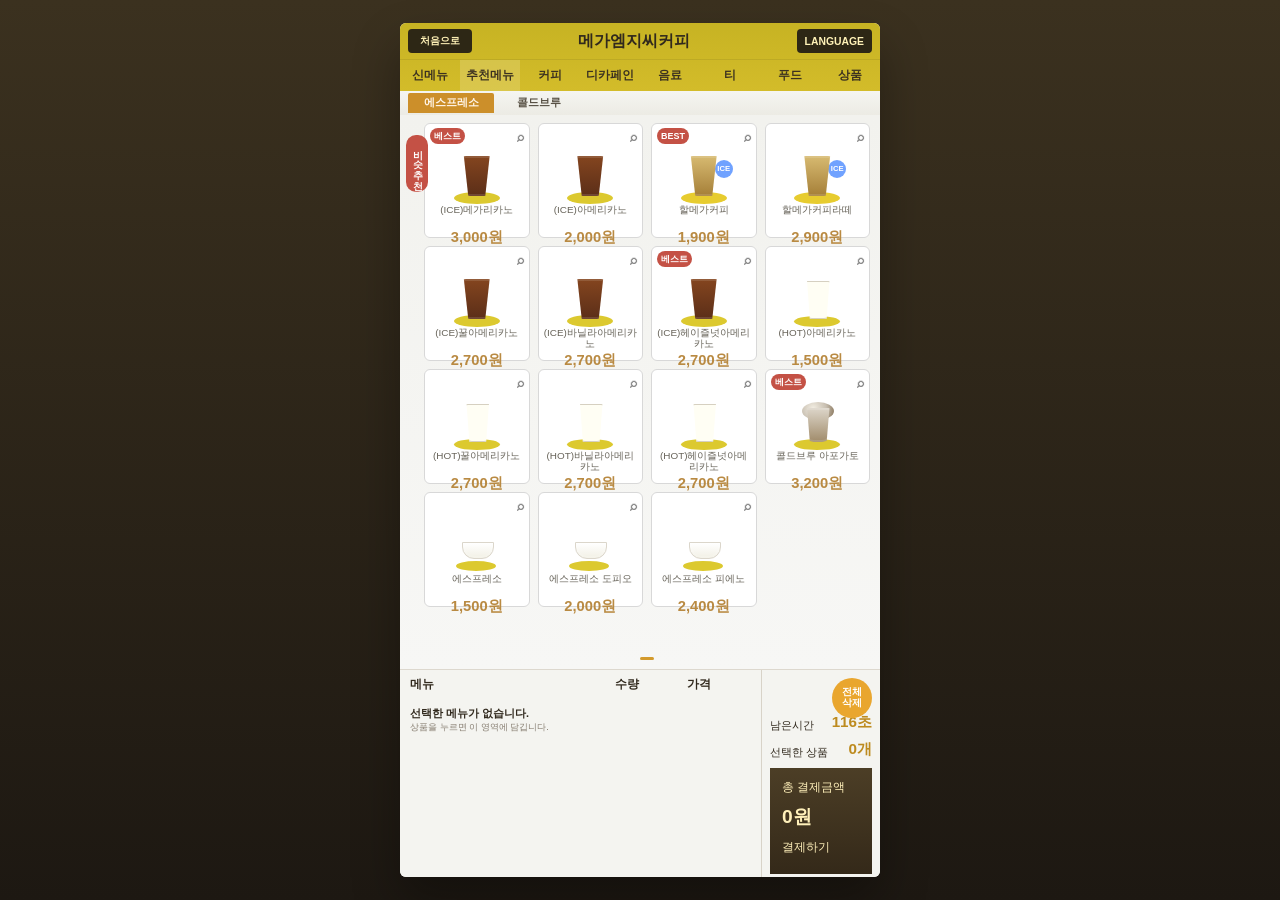
==== commit 5696995e: "Match kiosk screen reference layout" ====
--- a/index.html
+++ b/index.html
@@ -3,181 +3,151 @@
 <head>
   <meta charset="UTF-8">
   <meta name="viewport" content="width=device-width, initial-scale=1.0">
-  <title>메가MGC커피 키오스크 프로토타입</title>
+  <title>메가MGC커피 키오스크 시안</title>
   <link rel="stylesheet" href="styles.css">
 </head>
 <body>
   <div class="app-shell">
-    <main class="kiosk-frame" aria-label="메가MGC커피 키오스크 프로토타입">
-      <header class="kiosk-header">
-        <div class="brand-block">
-          <p class="brand-kicker">MEGA KIOSK DEMO</p>
-          <h1>메가MGC커피</h1>
-          <p class="brand-copy">공식 메뉴 정보를 바탕으로 구성한 프런트엔드 키오스크 시안</p>
+    <main class="kiosk-screen" aria-label="메가MGC커피 키오스크">
+      <header class="screen-header">
+        <div class="utility-bar">
+          <button class="utility-button home-button" type="button">처음으로</button>
+          <h1>메가엠지씨커피</h1>
+          <button class="utility-button language-button" type="button">LANGUAGE</button>
         </div>
 
-        <div class="header-tools">
-          <div class="order-mode" role="group" aria-label="주문 방식">
-            <button class="mode-chip is-active" type="button">포장</button>
-            <button class="mode-chip" type="button">매장</button>
+        <nav class="main-tab-bar" id="main-tab-bar" aria-label="메인 메뉴 탭"></nav>
+        <div class="sub-tab-bar" id="sub-tab-bar" aria-label="세부 메뉴 탭"></div>
+      </header>
+
+      <section class="menu-section">
+        <div class="side-badge">비슷추천</div>
+        <div class="product-grid" id="product-grid" aria-live="polite"></div>
+        <div class="grid-indicator" aria-hidden="true"></div>
+      </section>
+
+      <section class="order-section">
+        <div class="order-table-panel">
+          <div class="order-table-head">
+            <span>메뉴</span>
+            <span>수량</span>
+            <span>가격</span>
+          </div>
+          <div class="order-list" id="order-list"></div>
+        </div>
+
+        <aside class="payment-panel">
+          <button class="clear-circle-button" id="clear-cart-button" type="button">전체<br>삭제</button>
+
+          <div class="payment-status">
+            <div class="status-line">
+              <span>남은시간</span>
+              <strong id="timer-value">117초</strong>
+            </div>
+            <div class="status-line">
+              <span>선택한 상품</span>
+              <strong id="item-count">0개</strong>
+            </div>
           </div>
 
-          <div class="timer-box">
-            <span>남은 시간</span>
-            <strong id="timer-value">117초</strong>
-          </div>
-        </div>
-      </header>
-
-      <section class="notice-strip">
-        <p>스크롤 없이 보이도록 9:16 키오스크 비율로 고정했습니다.</p>
-        <button class="notice-button" id="source-note-button" type="button">메뉴 기준 보기</button>
-      </section>
-
-      <section class="kiosk-content">
-        <nav class="category-rail" id="category-rail" aria-label="카테고리"></nav>
-
-        <section class="product-panel">
-          <div class="panel-toolbar">
-            <div>
-              <p class="section-label">Menu</p>
-              <h2 id="current-category-title">추천 메뉴</h2>
-            </div>
-
-            <label class="search-box" for="search-input">
-              <span aria-hidden="true">⌕</span>
-              <input id="search-input" type="search" placeholder="메뉴 검색">
-            </label>
-          </div>
-
-          <div class="product-grid" id="product-grid" aria-live="polite"></div>
-        </section>
-
-        <aside class="order-panel">
-          <div class="order-head">
-            <div>
-              <p class="section-label">Order</p>
-              <h2>장바구니</h2>
-            </div>
-            <button class="text-button" id="clear-cart-button" type="button">전체 삭제</button>
-          </div>
-
-          <div class="order-list" id="cart-list"></div>
-
-          <div class="order-summary">
-            <div class="summary-row">
-              <span>수량</span>
-              <strong id="item-count">0개</strong>
-            </div>
-            <div class="summary-row total">
-              <span>총 결제금액</span>
-              <strong id="total-price">0원</strong>
-            </div>
-            <button class="checkout-button" id="checkout-button" type="button">결제하기</button>
-          </div>
+          <button class="payment-button" id="checkout-button" type="button">
+            <span class="payment-label">총 결제금액</span>
+            <strong id="total-price">0원</strong>
+            <span class="payment-action">결제하기</span>
+          </button>
         </aside>
       </section>
     </main>
   </div>
 
-  <div class="modal hidden" id="option-modal" role="dialog" aria-modal="true" aria-labelledby="option-modal-title">
-    <div class="modal-card option-modal-card">
+  <div class="modal hidden" id="option-modal" role="dialog" aria-modal="true" aria-labelledby="option-title">
+    <div class="modal-card">
       <div class="modal-head">
         <div>
-          <p class="section-label">Option</p>
-          <h3 id="option-modal-title">메뉴 옵션 선택</h3>
+          <p class="modal-kicker">옵션 선택</p>
+          <h2 id="option-title">메뉴 옵션</h2>
         </div>
-        <button class="icon-button" id="close-option-button" type="button" aria-label="옵션 닫기">×</button>
+        <button class="modal-close" id="close-option-button" type="button" aria-label="닫기">×</button>
       </div>
 
-      <div class="option-layout">
-        <div class="option-preview">
-          <img id="option-image" alt="">
-          <div class="option-copy">
-            <strong id="option-name"></strong>
-            <p id="option-description"></p>
-            <dl class="meta-list">
-              <div>
-                <dt>컵 용량</dt>
-                <dd id="option-cup-size"></dd>
-              </div>
-              <div>
-                <dt>알레르기</dt>
-                <dd id="option-allergy"></dd>
-              </div>
-            </dl>
-          </div>
+      <div class="option-preview">
+        <div class="option-visual" id="option-visual"></div>
+        <div class="option-copy">
+          <strong id="option-name"></strong>
+          <p id="option-description"></p>
+          <p class="option-base-price" id="option-base-price"></p>
         </div>
-
-        <div class="option-groups" id="option-groups"></div>
       </div>
 
+      <div class="option-groups" id="option-groups"></div>
+
       <div class="modal-foot">
-        <div class="option-price-block">
+        <div class="option-total">
           <span>선택 금액</span>
           <strong id="option-total-price">0원</strong>
         </div>
-        <button class="primary-button" id="add-to-cart-button" type="button">장바구니 담기</button>
+        <button class="confirm-button" id="add-to-cart-button" type="button">담기</button>
       </div>
     </div>
   </div>
 
   <div class="modal hidden" id="checkout-modal" role="dialog" aria-modal="true" aria-labelledby="checkout-title">
-    <div class="modal-card checkout-modal-card">
+    <div class="modal-card checkout-card">
       <div class="modal-head">
         <div>
-          <p class="section-label">Checkout</p>
-          <h3 id="checkout-title">주문 요약</h3>
+          <p class="modal-kicker">주문 요약</p>
+          <h2 id="checkout-title">결제 전 확인</h2>
         </div>
-        <button class="icon-button" id="close-checkout-button" type="button" aria-label="결제 모달 닫기">×</button>
+        <button class="modal-close" id="close-checkout-button" type="button" aria-label="닫기">×</button>
       </div>
 
-      <div class="checkout-summary" id="checkout-summary"></div>
+      <div class="checkout-list" id="checkout-summary"></div>
 
       <div class="modal-foot">
-        <div class="option-price-block">
+        <div class="option-total">
           <span>총 결제금액</span>
           <strong id="checkout-total-price">0원</strong>
         </div>
-        <button class="primary-button" id="confirm-checkout-button" type="button">결제 흐름 확인</button>
+        <button class="confirm-button" id="confirm-checkout-button" type="button">결제 흐름 보기</button>
       </div>
     </div>
   </div>
 
-  <template id="category-button-template">
-    <button class="category-button" type="button"></button>
+  <template id="main-tab-template">
+    <button class="main-tab" type="button"></button>
+  </template>
+
+  <template id="sub-tab-template">
+    <button class="sub-tab" type="button"></button>
   </template>
 
   <template id="product-card-template">
     <button class="product-card" type="button">
-      <div class="product-image-wrap">
-        <img class="product-image" alt="">
-        <span class="product-tag"></span>
+      <div class="product-top">
+        <span class="badge"></span>
+        <span class="zoom-mark">⌕</span>
       </div>
-      <div class="product-copy">
+      <div class="product-visual"></div>
+      <div class="product-meta">
         <p class="product-name"></p>
-        <p class="product-meta"></p>
-        <div class="product-bottom">
-          <strong class="product-price"></strong>
-          <span class="product-action">옵션 선택</span>
-        </div>
+        <strong class="product-price"></strong>
       </div>
     </button>
   </template>
 
-  <template id="cart-item-template">
-    <article class="cart-item">
-      <div class="cart-copy">
-        <strong class="cart-name"></strong>
-        <p class="cart-options"></p>
+  <template id="order-row-template">
+    <div class="order-row">
+      <div class="order-menu">
+        <strong class="order-name"></strong>
+        <p class="order-option"></p>
       </div>
-      <div class="cart-controls">
+      <div class="order-qty-wrap">
         <button class="qty-button minus" type="button" aria-label="수량 줄이기">-</button>
-        <span class="cart-quantity"></span>
+        <span class="order-qty"></span>
         <button class="qty-button plus" type="button" aria-label="수량 늘리기">+</button>
       </div>
-      <strong class="cart-price"></strong>
-    </article>
+      <strong class="order-price"></strong>
+    </div>
   </template>
 
   <script src="app.js"></script>
--- a/styles.css
+++ b/styles.css
@@ -1,15 +1,14 @@
 :root {
-  --bg: #1b150e;
-  --panel: #f7f1e6;
-  --panel-strong: #fffaf0;
-  --line: #dbcdb5;
-  --text: #2d2214;
-  --muted: #756956;
-  --brand: #f2b318;
-  --brand-dark: #8f6200;
-  --accent: #3d2d1b;
-  --danger: #b9493b;
-  --shadow: 0 22px 42px rgba(18, 12, 7, 0.28);
+  --bg: #262018;
+  --screen-bg: #f6f4ee;
+  --line: #d7d7d7;
+  --text: #31291d;
+  --muted: #867d70;
+  --yellow: #d1b72e;
+  --yellow-deep: #b99213;
+  --brown: #4a3620;
+  --red: #c45145;
+  --shadow: 0 24px 48px rgba(0, 0, 0, 0.32);
 }
 
 * {
@@ -26,450 +25,536 @@
 body {
   overflow: hidden;
   font-family: "Malgun Gothic", "Apple SD Gothic Neo", sans-serif;
+  background: linear-gradient(180deg, #3b311f 0%, #1d1812 100%);
   color: var(--text);
-  background:
-    radial-gradient(circle at top, rgba(255, 212, 92, 0.18), transparent 26%),
-    linear-gradient(180deg, #312616 0%, #17120d 100%);
-}
-
-button,
-input {
+}
+
+button {
   font: inherit;
-}
-
-button {
   border: 0;
   cursor: pointer;
 }
 
-.hidden {
-  display: none;
-}
-
 .app-shell {
   min-height: 100dvh;
   display: grid;
   place-items: center;
-  padding: 12px;
-}
-
-.kiosk-frame {
-  width: min(calc((100dvh - 24px) * 0.5625), calc(100vw - 24px));
-  height: min(calc(100dvh - 24px), calc((100vw - 24px) * 1.7778));
+  padding: 10px;
+}
+
+.kiosk-screen {
+  position: relative;
+  width: min(calc((100dvh - 20px) * 0.56), calc(100vw - 20px), 480px);
+  height: min(calc(100dvh - 20px), 854px);
   aspect-ratio: 9 / 16;
   display: grid;
-  grid-template-rows: 84px 46px 1fr;
+  grid-template-rows: 92px 1fr 208px;
   overflow: hidden;
-  border-radius: 26px;
-  background: linear-gradient(180deg, #fbf7ef 0%, #f3ead7 100%);
+  border-radius: 6px;
+  background: var(--screen-bg);
   box-shadow: var(--shadow);
 }
 
-.kiosk-header {
+.screen-header {
+  display: grid;
+  grid-template-rows: 36px 32px 24px;
+  background: linear-gradient(180deg, #c7b323 0%, #d7bf2c 100%);
+  border-bottom: 1px solid rgba(0, 0, 0, 0.14);
+}
+
+.utility-bar,
+.main-tab-bar,
+.sub-tab-bar {
+  display: flex;
+  align-items: center;
+}
+
+.utility-bar {
+  justify-content: space-between;
+  padding: 0 8px;
+}
+
+.utility-bar h1 {
+  margin: 0;
+  font-size: 1rem;
+  font-weight: 800;
+}
+
+.utility-button {
+  min-width: 64px;
+  height: 24px;
+  padding: 0 8px;
+  border-radius: 4px;
+  background: rgba(32, 28, 20, 0.92);
+  color: #fff2b7;
+  font-size: 0.65rem;
+  font-weight: 700;
+}
+
+.main-tab-bar {
+  gap: 0;
+  border-top: 1px solid rgba(0, 0, 0, 0.08);
+}
+
+.main-tab {
+  flex: 1;
+  height: 100%;
+  background: transparent;
+  color: #3b3120;
+  font-size: 0.74rem;
+  font-weight: 700;
+}
+
+.main-tab.is-active {
+  background: rgba(255, 255, 255, 0.16);
+}
+
+.sub-tab-bar {
+  gap: 2px;
+  padding: 0 8px;
+  background: linear-gradient(180deg, #f5f5f1 0%, #ecebe4 100%);
+}
+
+.sub-tab {
+  min-width: 86px;
+  height: 20px;
+  padding: 0 10px;
+  border-radius: 2px 2px 0 0;
+  background: transparent;
+  color: #585145;
+  font-size: 0.68rem;
+  font-weight: 700;
+}
+
+.sub-tab.is-active {
+  background: #cc8f2a;
+  color: #fff5e9;
+}
+
+.menu-section {
+  position: relative;
+  min-height: 0;
+  padding: 8px 10px 0 24px;
+  background: linear-gradient(180deg, #f2f2ee 0%, #f7f7f5 100%);
+}
+
+.side-badge {
+  position: absolute;
+  top: 20px;
+  left: 6px;
+  writing-mode: vertical-rl;
+  text-orientation: mixed;
+  padding: 8px 4px;
+  border-radius: 10px;
+  background: var(--red);
+  color: #fff;
+  font-size: 0.65rem;
+  font-weight: 800;
+  letter-spacing: 0.02em;
+}
+
+.product-grid {
+  height: calc(100% - 18px);
+  display: grid;
+  grid-template-columns: repeat(4, minmax(0, 1fr));
+  grid-auto-rows: 115px;
+  gap: 8px;
+  align-content: start;
+}
+
+.product-card {
+  display: grid;
+  grid-template-rows: 18px 1fr auto;
+  padding: 4px 5px 7px;
+  border-radius: 6px;
+  border: 1px solid #d8d8d8;
+  background: #fff;
+  text-align: center;
+}
+
+.product-top {
   display: flex;
   align-items: center;
   justify-content: space-between;
-  gap: 16px;
-  padding: 16px 18px;
-  background: linear-gradient(180deg, #f5c334 0%, #e7a90a 100%);
-}
-
-.brand-kicker,
-.section-label {
-  margin: 0 0 4px;
-  color: var(--brand-dark);
+}
+
+.badge {
+  min-width: 20px;
+  min-height: 16px;
+  padding: 0 4px;
+  border-radius: 10px;
+  background: var(--red);
+  color: #fff;
+  font-size: 0.56rem;
+  font-weight: 800;
+  line-height: 16px;
+}
+
+.badge.is-empty {
+  visibility: hidden;
+}
+
+.zoom-mark {
+  color: #8c8c8c;
+  font-size: 0.82rem;
+  font-weight: 700;
+}
+
+.product-visual,
+.option-visual {
+  position: relative;
+  align-self: center;
+  justify-self: center;
+}
+
+.product-visual {
+  width: 66px;
+  height: 58px;
+}
+
+.option-visual {
+  width: 96px;
+  height: 96px;
+  border-radius: 14px;
+  background: #f5f3eb;
+}
+
+.product-visual::before,
+.product-visual::after,
+.option-visual::before,
+.option-visual::after {
+  content: "";
+  position: absolute;
+}
+
+.product-visual::before,
+.option-visual::before {
+  left: 10px;
+  bottom: 0;
+  width: 46px;
+  height: 12px;
+  border-radius: 50%;
+  background: #e7cc2f;
+}
+
+.product-visual::after,
+.option-visual::after {
+  left: 16px;
+  bottom: 8px;
+  width: 34px;
+  height: 40px;
+  border-radius: 6px 6px 10px 10px;
+  clip-path: polygon(12% 0, 88% 0, 75% 100%, 25% 100%);
+  box-shadow: inset 0 0 0 2px rgba(255, 255, 255, 0.12);
+}
+
+.drink-iced-dark::after {
+  background: linear-gradient(180deg, #84451f 0%, #5b2e18 100%);
+}
+
+.drink-iced-dark::before {
+  background: #dcc92f;
+}
+
+.drink-iced-dark .ice-bubbles,
+.drink-iced-latte .ice-bubbles {
+  position: absolute;
+  inset: 0;
+}
+
+.drink-iced-dark .ice-bubbles::before,
+.drink-iced-dark .ice-bubbles::after,
+.drink-iced-latte .ice-bubbles::before,
+.drink-iced-latte .ice-bubbles::after {
+  content: "";
+  position: absolute;
+  width: 6px;
+  height: 6px;
+  border-radius: 2px;
+  background: rgba(255, 255, 255, 0.34);
+}
+
+.drink-iced-dark .ice-bubbles::before,
+.drink-iced-latte .ice-bubbles::before {
+  top: 18px;
+  left: 24px;
+}
+
+.drink-iced-dark .ice-bubbles::after,
+.drink-iced-latte .ice-bubbles::after {
+  top: 28px;
+  left: 36px;
+}
+
+.drink-iced-latte::after {
+  background: linear-gradient(180deg, #d7ba71 0%, #a57f38 100%);
+}
+
+.drink-hot-cup::after {
+  left: 20px;
+  bottom: 8px;
+  width: 28px;
+  height: 38px;
+  border-radius: 4px 4px 8px 8px;
+  clip-path: polygon(10% 0, 90% 0, 80% 100%, 20% 100%);
+  background: #fffef4;
+  box-shadow: inset 0 0 0 1px #d6d0c1;
+}
+
+.drink-hot-cup::before {
+  left: 10px;
+  bottom: 0;
+  width: 46px;
+  height: 11px;
+  border-radius: 50%;
+  background: #dcc92f;
+}
+
+.drink-espresso::after {
+  left: 18px;
+  bottom: 14px;
+  width: 30px;
+  height: 15px;
+  border-radius: 0 0 12px 12px;
+  background: linear-gradient(180deg, #ffffff 0%, #f2f0e5 100%);
+  border: 1px solid #dbd6cb;
+  clip-path: none;
+}
+
+.drink-espresso::before {
+  left: 12px;
+  bottom: 2px;
+  width: 40px;
+  height: 10px;
+  border-radius: 50%;
+  background: #dcc92f;
+}
+
+.drink-espresso .crema,
+.drink-dessert .topping {
+  position: absolute;
+}
+
+.drink-espresso .crema {
+  left: 21px;
+  bottom: 23px;
+  width: 24px;
+  height: 8px;
+  border-radius: 50% 50% 35% 35%;
+  background: #9a6234;
+}
+
+.drink-dessert::after {
+  left: 20px;
+  bottom: 8px;
+  width: 28px;
+  height: 34px;
+  border-radius: 4px 4px 10px 10px;
+  clip-path: polygon(10% 0, 90% 0, 80% 100%, 20% 100%);
+  background: linear-gradient(180deg, #ddd6ca 0%, #a08b6a 100%);
+}
+
+.drink-dessert::before {
+  left: 10px;
+  bottom: 0;
+  width: 46px;
+  height: 11px;
+  border-radius: 50%;
+  background: #dcc92f;
+}
+
+.drink-dessert .topping {
+  left: 18px;
+  bottom: 30px;
+  width: 32px;
+  height: 18px;
+  border-radius: 50%;
+  background: radial-gradient(circle at 35% 35%, #f2ede2 0%, #c7beb0 55%, #7e6a4d 100%);
+}
+
+.drink-iced-latte .ice-label {
+  position: absolute;
+  right: 4px;
+  top: 14px;
+  width: 18px;
+  height: 18px;
+  border-radius: 50%;
+  background: rgba(88, 146, 255, 0.85);
+  color: #fff;
+  font-size: 0.48rem;
+  font-weight: 800;
+  line-height: 18px;
+}
+
+.product-meta {
+  display: grid;
+  gap: 2px;
+  align-content: end;
+}
+
+.product-name {
+  min-height: 24px;
+  margin: 0;
+  color: #666258;
+  font-size: 0.62rem;
+  line-height: 1.15;
+}
+
+.product-price {
+  color: #b98a42;
+  font-size: 0.92rem;
+  line-height: 1;
+}
+
+.grid-indicator {
+  width: 14px;
+  height: 3px;
+  margin: 6px auto 0;
+  border-radius: 999px;
+  background: #d39a2c;
+}
+
+.order-section {
+  display: grid;
+  grid-template-columns: minmax(0, 1fr) 118px;
+  border-top: 1px solid #ddd8ce;
+  background: #f4f4f0;
+}
+
+.order-table-panel {
+  display: grid;
+  grid-template-rows: 28px 1fr;
+  min-width: 0;
+  border-right: 1px solid #d8d3c8;
+}
+
+.order-table-head,
+.order-row {
+  display: grid;
+  grid-template-columns: minmax(0, 1fr) 64px 64px;
+  align-items: center;
+  column-gap: 8px;
+}
+
+.order-table-head {
+  padding: 0 10px;
   font-size: 0.72rem;
-  font-weight: 800;
-  letter-spacing: 0.08em;
-  text-transform: uppercase;
-}
-
-.brand-block h1,
-.order-head h2,
-.panel-toolbar h2 {
-  margin: 0;
-  line-height: 1.15;
-}
-
-.brand-block h1 {
-  font-size: 1.3rem;
-}
-
-.brand-copy {
-  margin: 6px 0 0;
-  color: rgba(48, 35, 18, 0.78);
-  font-size: 0.8rem;
-}
-
-.header-tools {
+  font-weight: 700;
+}
+
+.order-list {
+  min-height: 0;
+  padding: 4px 10px 10px;
+  overflow: auto;
+}
+
+.order-row {
+  min-height: 36px;
+  padding: 2px 0;
+}
+
+.order-menu {
+  min-width: 0;
+}
+
+.order-name {
+  display: block;
+  font-size: 0.68rem;
+  line-height: 1.2;
+}
+
+.order-option {
+  margin: 2px 0 0;
+  color: var(--muted);
+  font-size: 0.58rem;
+  line-height: 1.2;
+}
+
+.order-qty-wrap {
   display: flex;
   align-items: center;
-  gap: 10px;
-}
-
-.order-mode {
-  display: flex;
+  justify-content: center;
+  gap: 4px;
+}
+
+.qty-button {
+  width: 15px;
+  height: 15px;
+  border-radius: 50%;
+  background: #2c2318;
+  color: #fff;
+  font-size: 0.7rem;
+  line-height: 15px;
+  text-align: center;
+  padding: 0;
+}
+
+.order-qty,
+.order-price {
+  font-size: 0.68rem;
+  font-weight: 700;
+}
+
+.payment-panel {
+  position: relative;
+  display: grid;
+  grid-template-rows: auto auto 1fr;
   gap: 8px;
-}
-
-.mode-chip,
-.category-button,
-.notice-button,
-.text-button,
-.qty-button,
-.checkout-button,
-.primary-button,
-.icon-button,
-.choice-button {
-  transition: transform 0.15s ease, background 0.15s ease, border-color 0.15s ease;
-}
-
-.mode-chip:hover,
-.category-button:hover,
-.notice-button:hover,
-.text-button:hover,
-.qty-button:hover,
-.checkout-button:hover,
-.primary-button:hover,
-.icon-button:hover,
-.product-card:hover,
-.choice-button:hover {
-  transform: translateY(-1px);
-}
-
-.mode-chip {
-  min-width: 60px;
-  min-height: 34px;
-  padding: 0 12px;
-  border-radius: 999px;
-  background: rgba(255, 255, 255, 0.34);
-  color: #2b1f11;
-  font-size: 0.82rem;
-  font-weight: 800;
-}
-
-.mode-chip.is-active {
-  background: #fff9e7;
-}
-
-.timer-box {
-  display: grid;
-  gap: 2px;
-  min-width: 92px;
-  padding: 8px 12px;
-  border-radius: 14px;
-  background: #3b2d1c;
-  color: #fff6de;
-  text-align: center;
-}
-
-.timer-box span {
-  font-size: 0.68rem;
-}
-
-.timer-box strong {
-  font-size: 1rem;
-}
-
-.notice-strip {
-  display: flex;
-  align-items: center;
-  justify-content: space-between;
-  gap: 12px;
-  padding: 0 18px;
-  background: #4b3820;
-  color: #fdf5df;
-  font-size: 0.75rem;
-}
-
-.notice-strip p {
-  margin: 0;
-}
-
-.notice-button,
-.text-button,
-.icon-button {
-  background: transparent;
-  color: inherit;
-}
-
-.notice-button,
-.text-button {
-  padding: 0;
-  font-size: 0.76rem;
-  font-weight: 800;
-}
-
-.kiosk-content {
-  min-height: 0;
-  display: grid;
-  grid-template-columns: 80px minmax(0, 1fr) 208px;
-  gap: 12px;
-  padding: 14px;
-}
-
-.category-rail {
-  display: grid;
-  gap: 8px;
-  align-content: start;
-}
-
-.category-button {
-  min-height: 56px;
-  padding: 8px 6px;
-  border-radius: 18px;
-  border: 1px solid var(--line);
-  background: var(--panel-strong);
-  color: var(--muted);
-  font-size: 0.78rem;
-  font-weight: 800;
-  line-height: 1.2;
-}
-
-.category-button.is-active {
-  background: var(--accent);
-  border-color: var(--accent);
-  color: #fff7e2;
-}
-
-.product-panel,
-.order-panel {
-  min-height: 0;
-  display: grid;
-  grid-template-rows: auto 1fr;
-  border-radius: 22px;
-  border: 1px solid var(--line);
-  background: rgba(255, 252, 245, 0.9);
-}
-
-.product-panel {
-  padding: 12px;
-}
-
-.panel-toolbar,
-.order-head {
-  display: flex;
-  align-items: center;
-  justify-content: space-between;
-  gap: 10px;
-}
-
-.search-box {
-  display: flex;
-  align-items: center;
-  gap: 8px;
-  width: 160px;
-  min-height: 36px;
-  padding: 0 10px;
-  border-radius: 999px;
-  border: 1px solid var(--line);
-  background: #fff;
-}
-
-.search-box span {
-  color: var(--muted);
-}
-
-.search-box input {
-  width: 100%;
-  border: 0;
-  outline: 0;
-  background: transparent;
-  font-size: 0.8rem;
-}
-
-.product-grid {
-  min-height: 0;
-  display: grid;
-  grid-template-columns: repeat(2, minmax(0, 1fr));
-  gap: 10px;
-  margin-top: 10px;
-  align-content: start;
-}
-
-.product-card {
-  min-width: 0;
-  display: grid;
-  grid-template-rows: 110px 1fr;
-  padding: 10px;
-  border-radius: 20px;
-  border: 1px solid var(--line);
-  background: #fffdf8;
-  text-align: left;
-}
-
-.product-image-wrap {
-  position: relative;
-  border-radius: 16px;
-  overflow: hidden;
-  background: #f5efe3;
-}
-
-.product-image {
-  width: 100%;
-  height: 100%;
-  object-fit: cover;
-}
-
-.product-tag {
+  padding: 8px 8px 10px;
+}
+
+.clear-circle-button {
   position: absolute;
   top: 8px;
-  left: 8px;
-  display: inline-flex;
-  align-items: center;
-  justify-content: center;
-  min-width: 46px;
-  height: 22px;
-  padding: 0 8px;
-  border-radius: 999px;
-  background: rgba(34, 23, 10, 0.88);
-  color: #fff8e9;
+  right: 8px;
+  width: 40px;
+  height: 40px;
+  border-radius: 50%;
+  background: #e9a62e;
+  color: #fff;
+  font-size: 0.62rem;
+  font-weight: 800;
+  line-height: 1.1;
+}
+
+.payment-status {
+  display: grid;
+  gap: 6px;
+  padding-top: 34px;
+}
+
+.status-line {
+  display: flex;
+  justify-content: space-between;
+  align-items: flex-end;
+  gap: 8px;
   font-size: 0.7rem;
-  font-weight: 800;
-}
-
-.product-copy {
-  display: grid;
-  gap: 6px;
-  padding-top: 8px;
-}
-
-.product-name {
-  margin: 0;
-  font-size: 0.88rem;
-  font-weight: 800;
-  line-height: 1.25;
-}
-
-.product-meta {
-  margin: 0;
-  color: var(--muted);
+}
+
+.status-line strong {
+  color: #bd8b1f;
+  font-size: 0.95rem;
+}
+
+.payment-button {
+  align-self: end;
+  display: grid;
+  gap: 2px;
+  min-height: 106px;
+  padding: 12px;
+  border-radius: 0;
+  background: linear-gradient(180deg, #4c3e26 0%, #342919 100%);
+  color: #fff0ba;
+  text-align: left;
+}
+
+.payment-label,
+.payment-action {
   font-size: 0.72rem;
-  line-height: 1.35;
-}
-
-.product-bottom {
-  display: flex;
-  align-items: center;
-  justify-content: space-between;
-  gap: 8px;
-  margin-top: auto;
-}
-
-.product-price {
-  color: var(--accent);
-  font-size: 0.98rem;
-}
-
-.product-action {
-  color: var(--brand-dark);
-  font-size: 0.72rem;
-  font-weight: 800;
-}
-
-.empty-state {
-  display: grid;
-  place-items: center;
-  padding: 12px;
-  border-radius: 18px;
-  border: 1px dashed var(--line);
-  color: var(--muted);
-  text-align: center;
-  font-size: 0.85rem;
-  line-height: 1.6;
-}
-
-.order-panel {
-  padding: 12px;
-}
-
-.order-list {
-  min-height: 0;
-  display: grid;
-  align-content: start;
-  gap: 8px;
-  margin-top: 10px;
-  overflow: auto;
-}
-
-.cart-item {
-  display: grid;
-  gap: 8px;
-  padding: 10px;
-  border-radius: 16px;
-  border: 1px solid var(--line);
-  background: #fff;
-}
-
-.cart-copy {
-  min-width: 0;
-}
-
-.cart-name {
-  display: block;
-  font-size: 0.83rem;
-  line-height: 1.3;
-}
-
-.cart-options {
-  margin: 4px 0 0;
-  color: var(--muted);
-  font-size: 0.7rem;
-  line-height: 1.45;
-}
-
-.cart-controls {
-  display: flex;
-  align-items: center;
-  justify-content: space-between;
-  gap: 8px;
-}
-
-.qty-button {
-  width: 28px;
-  height: 28px;
-  border-radius: 50%;
-  background: var(--accent);
-  color: #fff8eb;
-  font-weight: 900;
-}
-
-.cart-quantity,
-.cart-price {
-  font-size: 0.82rem;
-  font-weight: 800;
-}
-
-.order-summary {
-  margin-top: auto;
-  display: grid;
-  gap: 10px;
-  padding-top: 10px;
-}
-
-.summary-row {
-  display: flex;
-  align-items: center;
-  justify-content: space-between;
-  gap: 8px;
-  padding: 10px 12px;
-  border-radius: 14px;
-  background: #fff;
-  border: 1px solid var(--line);
-  font-size: 0.82rem;
-}
-
-.summary-row.total strong {
-  font-size: 1.08rem;
-}
-
-.checkout-button,
-.primary-button {
-  min-height: 48px;
-  border-radius: 16px;
-  background: linear-gradient(180deg, #3e2e1c 0%, #241a10 100%);
-  color: #fff5db;
-  font-weight: 900;
+}
+
+.payment-button strong {
+  font-size: 1.2rem;
 }
 
 .modal {
@@ -478,22 +563,18 @@
   display: grid;
   place-items: center;
   padding: 16px;
-  background: rgba(16, 11, 7, 0.58);
-  backdrop-filter: blur(4px);
+  background: rgba(0, 0, 0, 0.5);
+}
+
+.modal.hidden {
+  display: none;
 }
 
 .modal-card {
-  width: min(560px, calc(100vw - 32px));
-  border-radius: 24px;
-  background: #fffaf1;
+  width: min(520px, calc(100vw - 32px));
+  border-radius: 18px;
+  background: #fff;
   box-shadow: var(--shadow);
-}
-
-.option-modal-card {
-  padding: 18px;
-}
-
-.checkout-modal-card {
   padding: 18px;
 }
 
@@ -505,34 +586,33 @@
   gap: 12px;
 }
 
-.icon-button {
+.modal-kicker {
+  margin: 0 0 4px;
+  color: #937223;
+  font-size: 0.74rem;
+  font-weight: 800;
+}
+
+.modal-head h2 {
+  margin: 0;
+  font-size: 1.1rem;
+}
+
+.modal-close {
   width: 34px;
   height: 34px;
   border-radius: 50%;
-  background: #f0e5d1;
-  color: var(--accent);
-  font-size: 1.25rem;
-  font-weight: 900;
-}
-
-.option-layout {
-  display: grid;
-  gap: 14px;
-  margin: 14px 0 18px;
+  background: #eee7da;
+  color: #352919;
+  font-size: 1.2rem;
+  font-weight: 800;
 }
 
 .option-preview {
   display: grid;
-  grid-template-columns: 120px minmax(0, 1fr);
+  grid-template-columns: 96px minmax(0, 1fr);
   gap: 12px;
-}
-
-.option-preview img {
-  width: 100%;
-  height: 120px;
-  object-fit: cover;
-  border-radius: 18px;
-  background: #f3ecdf;
+  margin: 14px 0;
 }
 
 .option-copy strong {
@@ -542,44 +622,27 @@
 
 .option-copy p {
   margin: 6px 0 0;
-  color: var(--muted);
-  font-size: 0.82rem;
-  line-height: 1.55;
-}
-
-.meta-list {
+  color: #6f675a;
+  font-size: 0.84rem;
+  line-height: 1.45;
+}
+
+.option-base-price {
+  color: #9a6f16;
+  font-weight: 800;
+}
+
+.option-groups {
+  display: grid;
+  gap: 12px;
+}
+
+.option-group {
   display: grid;
   gap: 8px;
-  margin: 10px 0 0;
-}
-
-.meta-list div {
-  display: grid;
-  gap: 2px;
-}
-
-.meta-list dt {
-  color: var(--muted);
-  font-size: 0.72rem;
-}
-
-.meta-list dd {
-  margin: 0;
-  font-size: 0.8rem;
-  font-weight: 700;
-}
-
-.option-groups {
-  display: grid;
-  gap: 12px;
-}
-
-.option-group {
-  display: grid;
-  gap: 8px;
-}
-
-.option-group h4 {
+}
+
+.option-group h3 {
   margin: 0;
   font-size: 0.84rem;
 }
@@ -594,78 +657,64 @@
   min-height: 34px;
   padding: 0 12px;
   border-radius: 999px;
-  border: 1px solid var(--line);
-  background: #fff;
-  color: var(--muted);
+  border: 1px solid #ddd3be;
+  background: #fffdf8;
+  color: #655c4e;
   font-size: 0.78rem;
-  font-weight: 800;
+  font-weight: 700;
 }
 
 .choice-button.is-active {
-  background: var(--accent);
-  border-color: var(--accent);
-  color: #fff8e4;
-}
-
-.option-price-block {
+  background: #3d2d1b;
+  border-color: #3d2d1b;
+  color: #fff8dd;
+}
+
+.option-total {
   display: grid;
   gap: 2px;
 }
 
-.option-price-block span {
-  color: var(--muted);
+.option-total span {
+  color: #776f60;
   font-size: 0.74rem;
 }
 
-.option-price-block strong {
-  font-size: 1.05rem;
-}
-
-.checkout-summary {
+.option-total strong {
+  font-size: 1.08rem;
+}
+
+.confirm-button {
+  min-width: 120px;
+  min-height: 42px;
+  padding: 0 16px;
+  border-radius: 12px;
+  background: linear-gradient(180deg, #4b3821 0%, #2d2215 100%);
+  color: #fff2c8;
+  font-weight: 800;
+}
+
+.checkout-list {
   display: grid;
   gap: 10px;
-  margin: 14px 0 18px;
-}
-
-.checkout-line {
+  margin: 14px 0;
+}
+
+.checkout-row {
   padding: 10px 12px;
-  border-radius: 14px;
-  border: 1px solid var(--line);
-  background: #fff;
-}
-
-.checkout-line strong {
+  border-radius: 12px;
+  border: 1px solid #ddd3c0;
+  background: #fcfaf4;
+}
+
+.checkout-row strong {
   display: block;
   font-size: 0.84rem;
 }
 
-.checkout-line p {
+.checkout-row p {
   margin: 4px 0 0;
-  color: var(--muted);
+  color: #6f675a;
   font-size: 0.76rem;
-  line-height: 1.5;
-}
-
-@media (max-width: 640px) {
-  .kiosk-content {
-    grid-template-columns: 68px minmax(0, 1fr) 182px;
-    gap: 8px;
-    padding: 10px;
-  }
-
-  .product-card {
-    grid-template-rows: 92px 1fr;
-  }
-
-  .product-image-wrap {
-    border-radius: 14px;
-  }
-
-  .search-box {
-    width: 132px;
-  }
-
-  .option-preview {
-    grid-template-columns: 1fr;
-  }
-}
+  line-height: 1.45;
+}
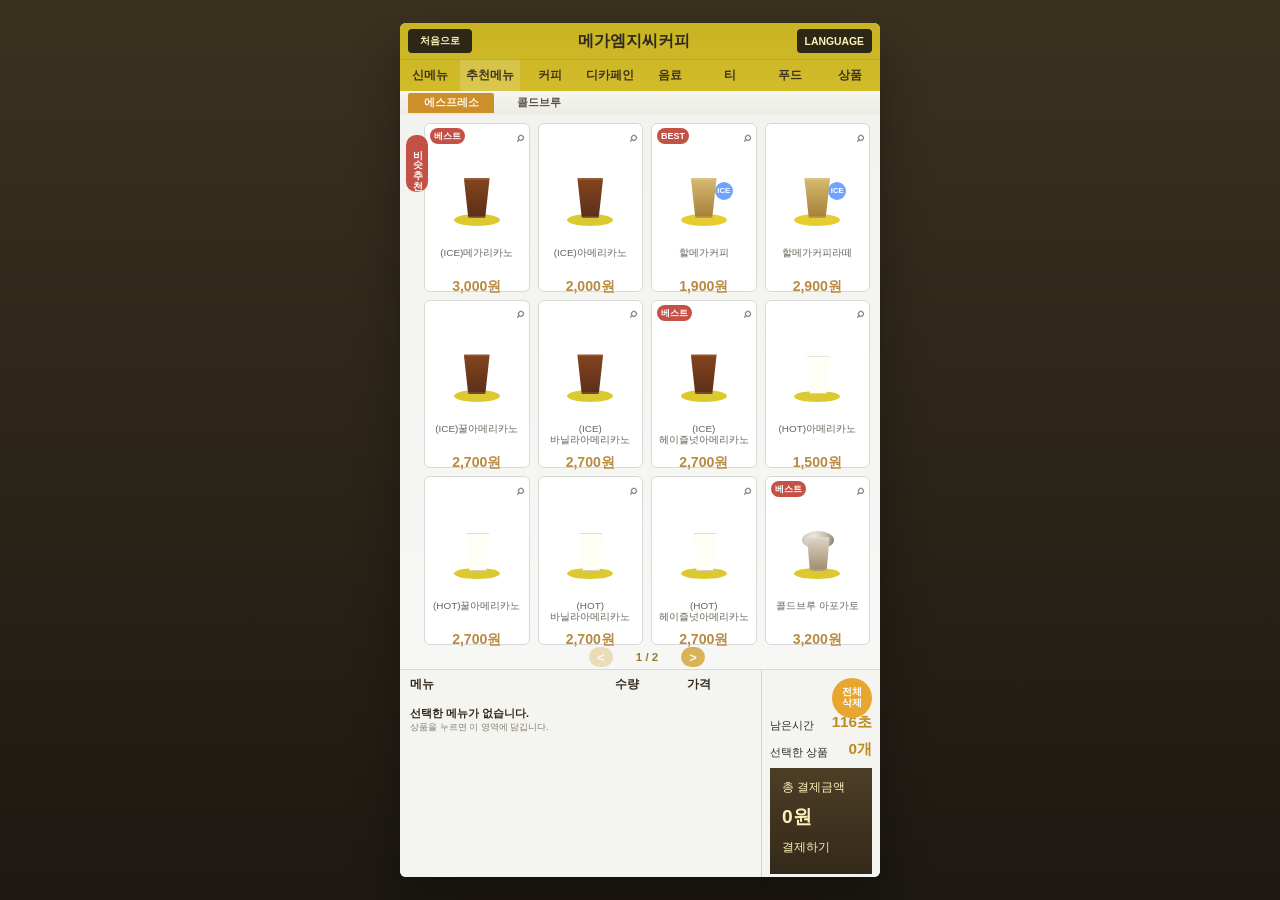
==== commit d9d043e6: "Add menu pagination and fix card price layout" ====
--- a/index.html
+++ b/index.html
@@ -23,7 +23,11 @@
       <section class="menu-section">
         <div class="side-badge">비슷추천</div>
         <div class="product-grid" id="product-grid" aria-live="polite"></div>
-        <div class="grid-indicator" aria-hidden="true"></div>
+        <div class="grid-pagination" id="grid-pagination">
+          <button class="page-button" id="prev-page-button" type="button" aria-label="이전 페이지">&lt;</button>
+          <span class="page-indicator" id="page-indicator">1 / 1</span>
+          <button class="page-button" id="next-page-button" type="button" aria-label="다음 페이지">&gt;</button>
+        </div>
       </section>
 
       <section class="order-section">
--- a/styles.css
+++ b/styles.css
@@ -134,6 +134,8 @@
 .menu-section {
   position: relative;
   min-height: 0;
+  display: grid;
+  grid-template-rows: 1fr 24px;
   padding: 8px 10px 0 24px;
   background: linear-gradient(180deg, #f2f2ee 0%, #f7f7f5 100%);
 }
@@ -154,18 +156,19 @@
 }
 
 .product-grid {
-  height: calc(100% - 18px);
   display: grid;
   grid-template-columns: repeat(4, minmax(0, 1fr));
-  grid-auto-rows: 115px;
+  grid-template-rows: repeat(3, minmax(0, 1fr));
+  grid-auto-rows: 1fr;
   gap: 8px;
-  align-content: start;
+  align-content: stretch;
 }
 
 .product-card {
   display: grid;
-  grid-template-rows: 18px 1fr auto;
-  padding: 4px 5px 7px;
+  grid-template-rows: 18px 1fr 38px;
+  min-height: 0;
+  padding: 4px 5px 5px;
   border-radius: 6px;
   border: 1px solid #d8d8d8;
   background: #fff;
@@ -388,30 +391,61 @@
 
 .product-meta {
   display: grid;
-  gap: 2px;
-  align-content: end;
+  grid-template-rows: 1fr auto;
+  gap: 3px;
+  min-height: 0;
+  align-content: stretch;
 }
 
 .product-name {
-  min-height: 24px;
+  display: -webkit-box;
+  min-height: 28px;
   margin: 0;
   color: #666258;
   font-size: 0.62rem;
-  line-height: 1.15;
+  line-height: 1.1;
+  word-break: keep-all;
+  overflow: hidden;
+  -webkit-line-clamp: 2;
+  -webkit-box-orient: vertical;
 }
 
 .product-price {
+  display: block;
+  align-self: end;
   color: #b98a42;
-  font-size: 0.92rem;
+  font-size: 0.88rem;
   line-height: 1;
 }
 
-.grid-indicator {
-  width: 14px;
-  height: 3px;
-  margin: 6px auto 0;
+.grid-pagination {
+  display: flex;
+  align-items: center;
+  justify-content: center;
+  gap: 10px;
+}
+
+.page-button {
+  width: 24px;
+  height: 20px;
   border-radius: 999px;
-  background: #d39a2c;
+  background: #d9b356;
+  color: #fff8ea;
+  font-size: 0.8rem;
+  font-weight: 800;
+}
+
+.page-button:disabled {
+  opacity: 0.38;
+  cursor: default;
+}
+
+.page-indicator {
+  min-width: 48px;
+  text-align: center;
+  color: #9a7a2e;
+  font-size: 0.72rem;
+  font-weight: 800;
 }
 
 .order-section {
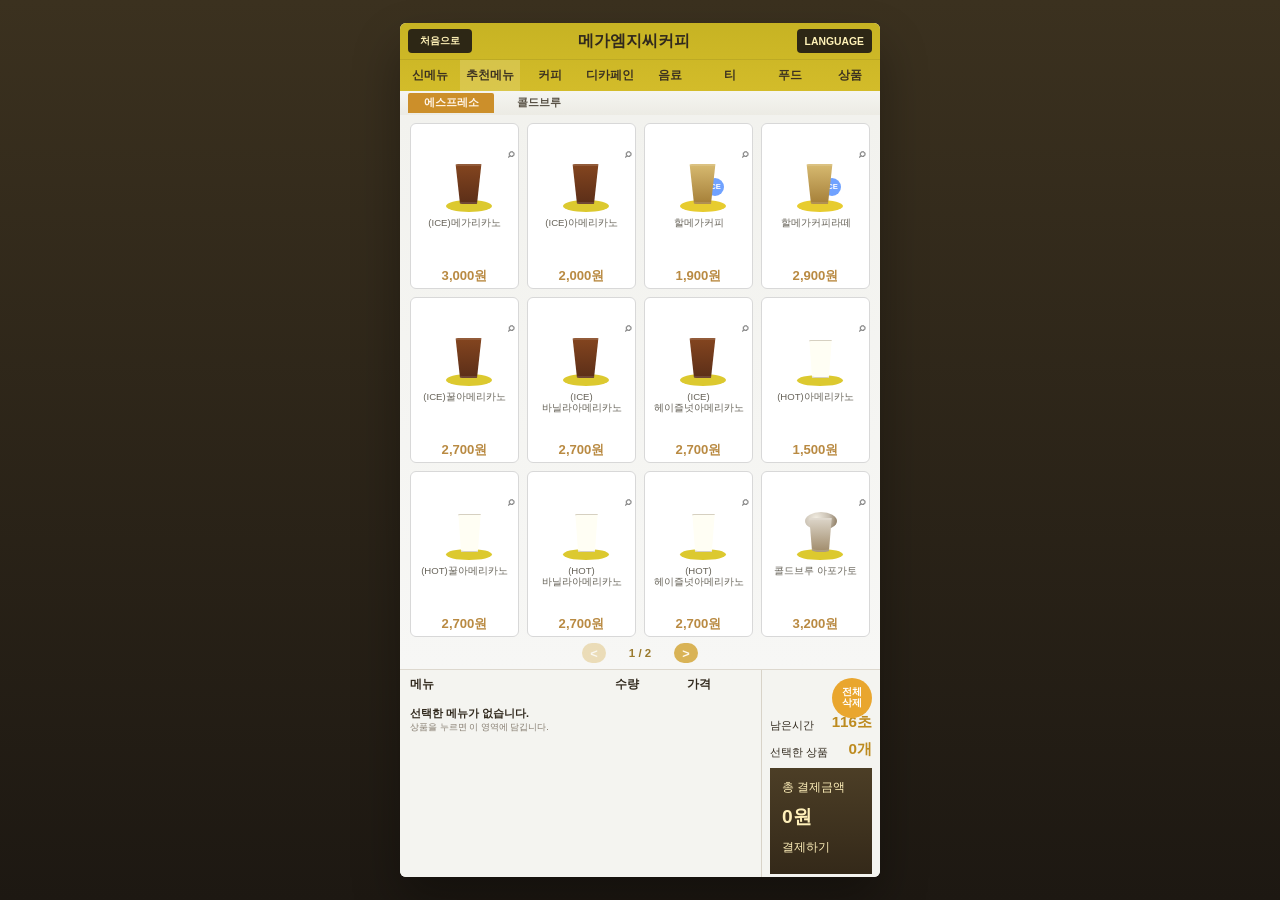
==== commit b486b01b: "Constrain menu grid and center pagination" ====
--- a/index.html
+++ b/index.html
@@ -21,7 +21,6 @@
       </header>
 
       <section class="menu-section">
-        <div class="side-badge">비슷추천</div>
         <div class="product-grid" id="product-grid" aria-live="polite"></div>
         <div class="grid-pagination" id="grid-pagination">
           <button class="page-button" id="prev-page-button" type="button" aria-label="이전 페이지">&lt;</button>
@@ -128,7 +127,6 @@
   <template id="product-card-template">
     <button class="product-card" type="button">
       <div class="product-top">
-        <span class="badge"></span>
         <span class="zoom-mark">⌕</span>
       </div>
       <div class="product-visual"></div>
--- a/styles.css
+++ b/styles.css
@@ -134,72 +134,44 @@
 .menu-section {
   position: relative;
   min-height: 0;
-  display: grid;
-  grid-template-rows: 1fr 24px;
-  padding: 8px 10px 0 24px;
+  padding: 8px 10px 32px;
+  overflow: hidden;
   background: linear-gradient(180deg, #f2f2ee 0%, #f7f7f5 100%);
 }
 
-.side-badge {
-  position: absolute;
-  top: 20px;
-  left: 6px;
-  writing-mode: vertical-rl;
-  text-orientation: mixed;
-  padding: 8px 4px;
-  border-radius: 10px;
-  background: var(--red);
-  color: #fff;
-  font-size: 0.65rem;
-  font-weight: 800;
-  letter-spacing: 0.02em;
-}
-
 .product-grid {
+  height: 100%;
+  min-height: 0;
   display: grid;
   grid-template-columns: repeat(4, minmax(0, 1fr));
   grid-template-rows: repeat(3, minmax(0, 1fr));
   grid-auto-rows: 1fr;
   gap: 8px;
   align-content: stretch;
+  overflow: hidden;
 }
 
 .product-card {
-  display: grid;
-  grid-template-rows: 18px 1fr 38px;
+  position: relative;
+  display: block;
   min-height: 0;
-  padding: 4px 5px 5px;
+  padding: 4px 4px 26px;
   border-radius: 6px;
   border: 1px solid #d8d8d8;
   background: #fff;
   text-align: center;
+  overflow: hidden;
 }
 
 .product-top {
   display: flex;
   align-items: center;
-  justify-content: space-between;
-}
-
-.badge {
-  min-width: 20px;
-  min-height: 16px;
-  padding: 0 4px;
-  border-radius: 10px;
-  background: var(--red);
-  color: #fff;
-  font-size: 0.56rem;
-  font-weight: 800;
-  line-height: 16px;
-}
-
-.badge.is-empty {
-  visibility: hidden;
+  justify-content: flex-end;
 }
 
 .zoom-mark {
   color: #8c8c8c;
-  font-size: 0.82rem;
+  font-size: 0.76rem;
   font-weight: 700;
 }
 
@@ -211,8 +183,9 @@
 }
 
 .product-visual {
-  width: 66px;
-  height: 58px;
+  width: 58px;
+  height: 48px;
+  margin: 4px auto 6px;
 }
 
 .option-visual {
@@ -390,19 +363,16 @@
 }
 
 .product-meta {
-  display: grid;
-  grid-template-rows: 1fr auto;
-  gap: 3px;
-  min-height: 0;
-  align-content: stretch;
+  display: block;
 }
 
 .product-name {
   display: -webkit-box;
-  min-height: 28px;
+  min-height: 26px;
   margin: 0;
+  padding: 0 2px;
   color: #666258;
-  font-size: 0.62rem;
+  font-size: 0.6rem;
   line-height: 1.1;
   word-break: keep-all;
   overflow: hidden;
@@ -412,13 +382,20 @@
 
 .product-price {
   display: block;
-  align-self: end;
+  position: absolute;
+  left: 0;
+  right: 0;
+  bottom: 6px;
   color: #b98a42;
-  font-size: 0.88rem;
+  font-size: 0.82rem;
   line-height: 1;
 }
 
 .grid-pagination {
+  position: absolute;
+  left: 50%;
+  bottom: 6px;
+  transform: translateX(-50%);
   display: flex;
   align-items: center;
   justify-content: center;
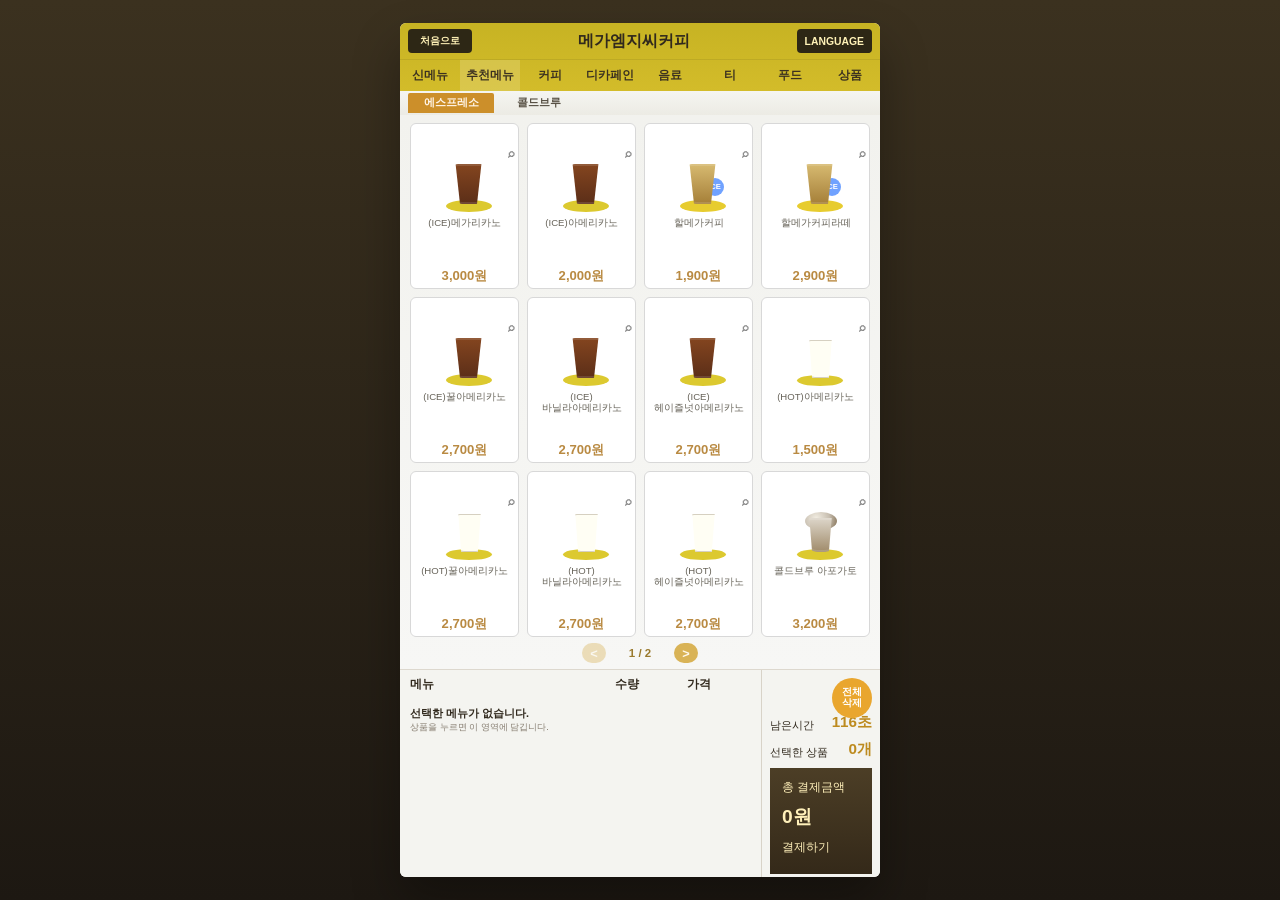
==== commit e80036c4: "Update checkout completion flow" ====
--- a/index.html
+++ b/index.html
@@ -98,20 +98,20 @@
     <div class="modal-card checkout-card">
       <div class="modal-head">
         <div>
-          <p class="modal-kicker">주문 요약</p>
-          <h2 id="checkout-title">결제 전 확인</h2>
+          <p class="modal-kicker">결제 완료</p>
+          <h2 id="checkout-title">결제가 완료 되었습니다.</h2>
         </div>
-        <button class="modal-close" id="close-checkout-button" type="button" aria-label="닫기">×</button>
+        <button class="modal-close" id="close-checkout-button" type="button" aria-label="닫기" hidden>×</button>
       </div>
 
-      <div class="checkout-list" id="checkout-summary"></div>
+      <div class="checkout-message" id="checkout-summary"></div>
 
       <div class="modal-foot">
         <div class="option-total">
-          <span>총 결제금액</span>
+          <span>결제 금액</span>
           <strong id="checkout-total-price">0원</strong>
         </div>
-        <button class="confirm-button" id="confirm-checkout-button" type="button">결제 흐름 보기</button>
+        <button class="confirm-button" id="confirm-checkout-button" type="button">확인</button>
       </div>
     </div>
   </div>
--- a/styles.css
+++ b/styles.css
@@ -705,6 +705,18 @@
   font-weight: 800;
 }
 
+.checkout-message {
+  margin: 14px 0;
+  padding: 18px 16px;
+  border-radius: 14px;
+  border: 1px solid #ddd3c0;
+  background: #fcfaf4;
+  color: #5b5247;
+  font-size: 0.88rem;
+  line-height: 1.6;
+  text-align: center;
+}
+
 .checkout-list {
   display: grid;
   gap: 10px;
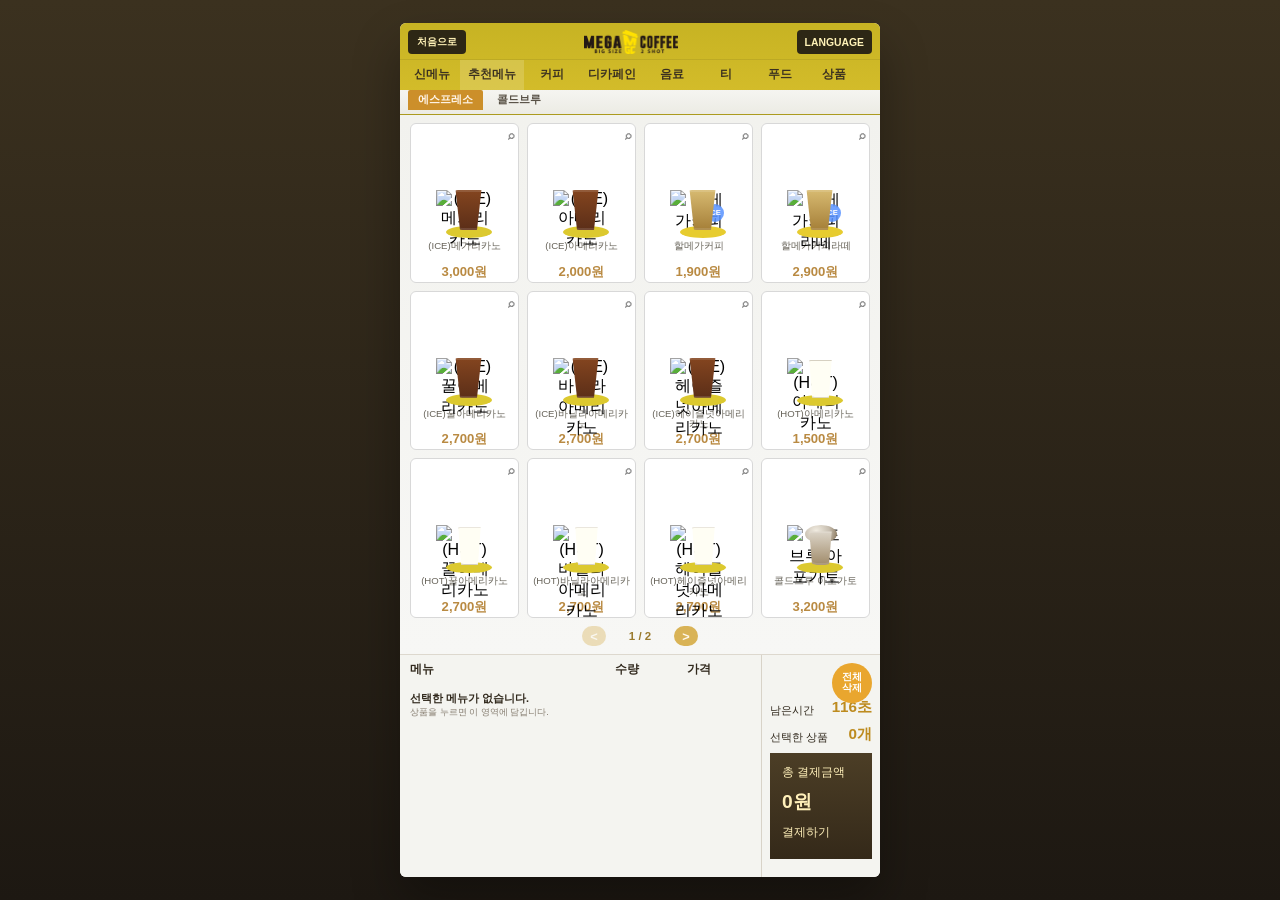
==== commit 28967c2e: "feat: 메뉴 이미지 동적 바인딩" ====
--- a/index.html
+++ b/index.html
@@ -12,7 +12,9 @@
       <header class="screen-header">
         <div class="utility-bar">
           <button class="utility-button home-button" type="button">처음으로</button>
-          <h1>메가엠지씨커피</h1>
+          <h1 id="header-logo-btn" style="cursor: pointer; display: flex; align-items: center; justify-content: center;">
+            <img src="메가커피_이미지/logo/logo.png" alt="메가MGC커피" style="height: 24px; max-width: 100%;">
+          </h1>
           <button class="utility-button language-button" type="button">LANGUAGE</button>
         </div>
 
--- a/styles.css
+++ b/styles.css
@@ -44,20 +44,34 @@
 
 .kiosk-screen {
   position: relative;
+  --product-columns: 4;
+  --product-rows: 3;
+  --order-side-width: 118px;
+  --order-qty-width: 64px;
+  --order-price-width: 64px;
+  --order-gap: 8px;
+  --product-visual-scale: 1;
+  --product-name-font-size: 0.6rem;
+  --product-name-reserved-height: 1.34rem;
+  --product-name-line-clamp: 2;
+  --product-meta-gap: 2px;
+  --product-price-font-size: 0.82rem;
   width: min(calc((100dvh - 20px) * 0.56), calc(100vw - 20px), 480px);
   height: min(calc(100dvh - 20px), 854px);
   aspect-ratio: 9 / 16;
   display: grid;
-  grid-template-rows: 92px 1fr 208px;
+  grid-template-rows: auto minmax(0, 1fr) auto;
   overflow: hidden;
   border-radius: 6px;
   background: var(--screen-bg);
   box-shadow: var(--shadow);
+  container-type: inline-size;
 }
 
 .screen-header {
   display: grid;
-  grid-template-rows: 36px 32px 24px;
+  grid-template-rows: auto auto auto;
+  min-height: 92px;
   background: linear-gradient(180deg, #c7b323 0%, #d7bf2c 100%);
   border-bottom: 1px solid rgba(0, 0, 0, 0.14);
 }
@@ -71,17 +85,26 @@
 
 .utility-bar {
   justify-content: space-between;
-  padding: 0 8px;
+  gap: 8px;
+  padding: 6px 8px 4px;
+  min-height: 36px;
 }
 
 .utility-bar h1 {
   margin: 0;
-  font-size: 1rem;
+  flex: 1 1 auto;
+  min-width: 0;
+  font-size: clamp(0.82rem, 3.2vw, 1rem);
   font-weight: 800;
+  text-align: center;
+  white-space: nowrap;
+  overflow: hidden;
+  text-overflow: ellipsis;
 }
 
 .utility-button {
-  min-width: 64px;
+  flex: 0 0 auto;
+  min-width: 58px;
   height: 24px;
   padding: 0 8px;
   border-radius: 4px;
@@ -89,20 +112,30 @@
   color: #fff2b7;
   font-size: 0.65rem;
   font-weight: 700;
+  white-space: nowrap;
 }
 
 .main-tab-bar {
-  gap: 0;
+  gap: 2px;
+  padding: 0 6px;
   border-top: 1px solid rgba(0, 0, 0, 0.08);
+  overflow-x: auto;
+  overflow-y: hidden;
+  scrollbar-width: none;
 }
 
 .main-tab {
-  flex: 1;
-  height: 100%;
+  flex: 0 0 auto;
+  min-width: 52px;
+  height: 30px;
+  padding: 0 8px;
   background: transparent;
   color: #3b3120;
   font-size: 0.74rem;
   font-weight: 700;
+  white-space: nowrap;
+  overflow: hidden;
+  text-overflow: ellipsis;
 }
 
 .main-tab.is-active {
@@ -110,13 +143,16 @@
 }
 
 .sub-tab-bar {
-  gap: 2px;
-  padding: 0 8px;
+  gap: 4px;
+  padding: 0 8px 4px;
   background: linear-gradient(180deg, #f5f5f1 0%, #ecebe4 100%);
+  overflow-x: auto;
+  overflow-y: hidden;
+  scrollbar-width: none;
 }
 
 .sub-tab {
-  min-width: 86px;
+  flex: 0 0 auto;
   height: 20px;
   padding: 0 10px;
   border-radius: 2px 2px 0 0;
@@ -124,6 +160,7 @@
   color: #585145;
   font-size: 0.68rem;
   font-weight: 700;
+  white-space: nowrap;
 }
 
 .sub-tab.is-active {
@@ -131,10 +168,18 @@
   color: #fff5e9;
 }
 
+.main-tab-bar::-webkit-scrollbar,
+.sub-tab-bar::-webkit-scrollbar {
+  display: none;
+}
+
 .menu-section {
   position: relative;
+  display: grid;
+  grid-template-rows: minmax(0, 1fr) auto;
+  gap: 8px;
   min-height: 0;
-  padding: 8px 10px 32px;
+  padding: 8px 10px 8px;
   overflow: hidden;
   background: linear-gradient(180deg, #f2f2ee 0%, #f7f7f5 100%);
 }
@@ -143,8 +188,8 @@
   height: 100%;
   min-height: 0;
   display: grid;
-  grid-template-columns: repeat(4, minmax(0, 1fr));
-  grid-template-rows: repeat(3, minmax(0, 1fr));
+  grid-template-columns: repeat(var(--product-columns), minmax(0, 1fr));
+  grid-template-rows: repeat(var(--product-rows), minmax(0, 1fr));
   grid-auto-rows: 1fr;
   gap: 8px;
   align-content: stretch;
@@ -153,9 +198,12 @@
 
 .product-card {
   position: relative;
-  display: block;
+  display: grid;
+  grid-template-rows: auto minmax(0, 1fr) auto;
+  align-content: stretch;
+  gap: 2px;
   min-height: 0;
-  padding: 4px 4px 26px;
+  padding: 4px;
   border-radius: 6px;
   border: 1px solid #d8d8d8;
   background: #fff;
@@ -167,6 +215,7 @@
   display: flex;
   align-items: center;
   justify-content: flex-end;
+  min-height: 10px;
 }
 
 .zoom-mark {
@@ -178,17 +227,20 @@
 .product-visual,
 .option-visual {
   position: relative;
+  justify-self: center;
+}
+
+.product-visual {
+  --drink-scale: var(--product-visual-scale);
+  align-self: end;
+  width: calc(58px * var(--drink-scale));
+  height: calc(48px * var(--drink-scale));
+  margin: 0 auto 1px;
+}
+
+.option-visual {
+  --drink-scale: 1;
   align-self: center;
-  justify-self: center;
-}
-
-.product-visual {
-  width: 58px;
-  height: 48px;
-  margin: 4px auto 6px;
-}
-
-.option-visual {
   width: 96px;
   height: 96px;
   border-radius: 14px;
@@ -205,23 +257,23 @@
 
 .product-visual::before,
 .option-visual::before {
-  left: 10px;
+  left: calc(10px * var(--drink-scale));
   bottom: 0;
-  width: 46px;
-  height: 12px;
+  width: calc(46px * var(--drink-scale));
+  height: calc(12px * var(--drink-scale));
   border-radius: 50%;
   background: #e7cc2f;
 }
 
 .product-visual::after,
 .option-visual::after {
-  left: 16px;
-  bottom: 8px;
-  width: 34px;
-  height: 40px;
+  left: calc(16px * var(--drink-scale));
+  bottom: calc(8px * var(--drink-scale));
+  width: calc(34px * var(--drink-scale));
+  height: calc(40px * var(--drink-scale));
   border-radius: 6px 6px 10px 10px;
   clip-path: polygon(12% 0, 88% 0, 75% 100%, 25% 100%);
-  box-shadow: inset 0 0 0 2px rgba(255, 255, 255, 0.12);
+  box-shadow: inset 0 0 0 calc(2px * var(--drink-scale)) rgba(255, 255, 255, 0.12);
 }
 
 .drink-iced-dark::after {
@@ -244,22 +296,22 @@
 .drink-iced-latte .ice-bubbles::after {
   content: "";
   position: absolute;
-  width: 6px;
-  height: 6px;
-  border-radius: 2px;
+  width: calc(6px * var(--drink-scale, 1));
+  height: calc(6px * var(--drink-scale, 1));
+  border-radius: calc(2px * var(--drink-scale, 1));
   background: rgba(255, 255, 255, 0.34);
 }
 
 .drink-iced-dark .ice-bubbles::before,
 .drink-iced-latte .ice-bubbles::before {
-  top: 18px;
-  left: 24px;
+  top: calc(18px * var(--drink-scale, 1));
+  left: calc(24px * var(--drink-scale, 1));
 }
 
 .drink-iced-dark .ice-bubbles::after,
 .drink-iced-latte .ice-bubbles::after {
-  top: 28px;
-  left: 36px;
+  top: calc(28px * var(--drink-scale, 1));
+  left: calc(36px * var(--drink-scale, 1));
 }
 
 .drink-iced-latte::after {
@@ -267,41 +319,41 @@
 }
 
 .drink-hot-cup::after {
-  left: 20px;
-  bottom: 8px;
-  width: 28px;
-  height: 38px;
+  left: calc(20px * var(--drink-scale, 1));
+  bottom: calc(8px * var(--drink-scale, 1));
+  width: calc(28px * var(--drink-scale, 1));
+  height: calc(38px * var(--drink-scale, 1));
   border-radius: 4px 4px 8px 8px;
   clip-path: polygon(10% 0, 90% 0, 80% 100%, 20% 100%);
   background: #fffef4;
-  box-shadow: inset 0 0 0 1px #d6d0c1;
+  box-shadow: inset 0 0 0 calc(1px * var(--drink-scale, 1)) #d6d0c1;
 }
 
 .drink-hot-cup::before {
-  left: 10px;
+  left: calc(10px * var(--drink-scale, 1));
   bottom: 0;
-  width: 46px;
-  height: 11px;
+  width: calc(46px * var(--drink-scale, 1));
+  height: calc(11px * var(--drink-scale, 1));
   border-radius: 50%;
   background: #dcc92f;
 }
 
 .drink-espresso::after {
-  left: 18px;
-  bottom: 14px;
-  width: 30px;
-  height: 15px;
+  left: calc(18px * var(--drink-scale, 1));
+  bottom: calc(14px * var(--drink-scale, 1));
+  width: calc(30px * var(--drink-scale, 1));
+  height: calc(15px * var(--drink-scale, 1));
   border-radius: 0 0 12px 12px;
   background: linear-gradient(180deg, #ffffff 0%, #f2f0e5 100%);
-  border: 1px solid #dbd6cb;
+  border: calc(1px * var(--drink-scale, 1)) solid #dbd6cb;
   clip-path: none;
 }
 
 .drink-espresso::before {
-  left: 12px;
-  bottom: 2px;
-  width: 40px;
-  height: 10px;
+  left: calc(12px * var(--drink-scale, 1));
+  bottom: calc(2px * var(--drink-scale, 1));
+  width: calc(40px * var(--drink-scale, 1));
+  height: calc(10px * var(--drink-scale, 1));
   border-radius: 50%;
   background: #dcc92f;
 }
@@ -312,94 +364,95 @@
 }
 
 .drink-espresso .crema {
-  left: 21px;
-  bottom: 23px;
-  width: 24px;
-  height: 8px;
+  left: calc(21px * var(--drink-scale, 1));
+  bottom: calc(23px * var(--drink-scale, 1));
+  width: calc(24px * var(--drink-scale, 1));
+  height: calc(8px * var(--drink-scale, 1));
   border-radius: 50% 50% 35% 35%;
   background: #9a6234;
 }
 
 .drink-dessert::after {
-  left: 20px;
-  bottom: 8px;
-  width: 28px;
-  height: 34px;
+  left: calc(20px * var(--drink-scale, 1));
+  bottom: calc(8px * var(--drink-scale, 1));
+  width: calc(28px * var(--drink-scale, 1));
+  height: calc(34px * var(--drink-scale, 1));
   border-radius: 4px 4px 10px 10px;
   clip-path: polygon(10% 0, 90% 0, 80% 100%, 20% 100%);
   background: linear-gradient(180deg, #ddd6ca 0%, #a08b6a 100%);
 }
 
 .drink-dessert::before {
-  left: 10px;
+  left: calc(10px * var(--drink-scale, 1));
   bottom: 0;
-  width: 46px;
-  height: 11px;
+  width: calc(46px * var(--drink-scale, 1));
+  height: calc(11px * var(--drink-scale, 1));
   border-radius: 50%;
   background: #dcc92f;
 }
 
 .drink-dessert .topping {
-  left: 18px;
-  bottom: 30px;
-  width: 32px;
-  height: 18px;
+  left: calc(18px * var(--drink-scale, 1));
+  bottom: calc(30px * var(--drink-scale, 1));
+  width: calc(32px * var(--drink-scale, 1));
+  height: calc(18px * var(--drink-scale, 1));
   border-radius: 50%;
   background: radial-gradient(circle at 35% 35%, #f2ede2 0%, #c7beb0 55%, #7e6a4d 100%);
 }
 
 .drink-iced-latte .ice-label {
   position: absolute;
-  right: 4px;
-  top: 14px;
-  width: 18px;
-  height: 18px;
+  right: calc(4px * var(--drink-scale, 1));
+  top: calc(14px * var(--drink-scale, 1));
+  width: calc(18px * var(--drink-scale, 1));
+  height: calc(18px * var(--drink-scale, 1));
   border-radius: 50%;
   background: rgba(88, 146, 255, 0.85);
   color: #fff;
-  font-size: 0.48rem;
+  font-size: calc(0.48rem * var(--drink-scale, 1));
   font-weight: 800;
-  line-height: 18px;
+  line-height: calc(18px * var(--drink-scale, 1));
 }
 
 .product-meta {
-  display: block;
+  display: grid;
+  grid-template-rows: minmax(var(--product-name-reserved-height), auto) auto;
+  gap: var(--product-meta-gap);
+  align-content: end;
+  align-self: end;
+  min-height: 0;
+  width: 100%;
 }
 
 .product-name {
   display: -webkit-box;
-  min-height: 26px;
+  min-height: var(--product-name-reserved-height);
   margin: 0;
-  padding: 0 2px;
+  padding: 0 1px;
   color: #666258;
-  font-size: 0.6rem;
-  line-height: 1.1;
-  word-break: keep-all;
+  font-size: var(--product-name-font-size);
+  line-height: 1.12;
+  word-break: normal;
+  overflow-wrap: anywhere;
   overflow: hidden;
-  -webkit-line-clamp: 2;
+  -webkit-line-clamp: var(--product-name-line-clamp);
   -webkit-box-orient: vertical;
 }
 
 .product-price {
   display: block;
-  position: absolute;
-  left: 0;
-  right: 0;
-  bottom: 6px;
   color: #b98a42;
-  font-size: 0.82rem;
+  font-size: var(--product-price-font-size);
   line-height: 1;
+  white-space: nowrap;
 }
 
 .grid-pagination {
-  position: absolute;
-  left: 50%;
-  bottom: 6px;
-  transform: translateX(-50%);
   display: flex;
   align-items: center;
   justify-content: center;
   gap: 10px;
+  justify-self: center;
 }
 
 .page-button {
@@ -427,7 +480,8 @@
 
 .order-section {
   display: grid;
-  grid-template-columns: minmax(0, 1fr) 118px;
+  grid-template-columns: minmax(0, 1fr) var(--order-side-width);
+  min-height: 0;
   border-top: 1px solid #ddd8ce;
   background: #f4f4f0;
 }
@@ -442,9 +496,9 @@
 .order-table-head,
 .order-row {
   display: grid;
-  grid-template-columns: minmax(0, 1fr) 64px 64px;
+  grid-template-columns: minmax(0, 1fr) var(--order-qty-width) var(--order-price-width);
   align-items: center;
-  column-gap: 8px;
+  column-gap: var(--order-gap);
 }
 
 .order-table-head {
@@ -472,6 +526,8 @@
   display: block;
   font-size: 0.68rem;
   line-height: 1.2;
+  word-break: keep-all;
+  overflow-wrap: anywhere;
 }
 
 .order-option {
@@ -479,6 +535,8 @@
   color: var(--muted);
   font-size: 0.58rem;
   line-height: 1.2;
+  word-break: keep-all;
+  overflow-wrap: anywhere;
 }
 
 .order-qty-wrap {
@@ -551,6 +609,7 @@
   align-self: end;
   display: grid;
   gap: 2px;
+  width: 100%;
   min-height: 106px;
   padding: 12px;
   border-radius: 0;
@@ -741,3 +800,438 @@
   font-size: 0.76rem;
   line-height: 1.45;
 }
+
+@container (max-width: 420px) {
+  .kiosk-screen {
+    --product-columns: 3;
+    --order-side-width: 104px;
+    --order-qty-width: 56px;
+    --order-price-width: 60px;
+    --order-gap: 6px;
+    --product-visual-scale: 0.9;
+    --product-name-font-size: 0.58rem;
+    --product-name-reserved-height: 1.3rem;
+    --product-meta-gap: 1px;
+    --product-price-font-size: 0.76rem;
+  }
+
+  .utility-bar {
+    padding-inline: 6px;
+  }
+
+  .utility-bar h1 {
+    font-size: 0.84rem;
+  }
+
+  .utility-button {
+    min-width: 52px;
+    font-size: 0.6rem;
+  }
+
+  .main-tab {
+    min-width: 48px;
+    font-size: 0.68rem;
+  }
+
+  .sub-tab {
+    padding-inline: 8px;
+    font-size: 0.64rem;
+  }
+
+  .menu-section {
+    padding-inline: 8px;
+  }
+
+  .product-grid {
+    gap: 6px;
+  }
+
+  .order-table-head {
+    padding-inline: 8px;
+    font-size: 0.66rem;
+  }
+
+  .order-list {
+    padding-inline: 8px;
+  }
+
+  .order-name,
+  .order-qty,
+  .order-price {
+    font-size: 0.64rem;
+  }
+
+  .payment-panel {
+    padding-inline: 8px;
+  }
+
+  .clear-circle-button {
+    width: 36px;
+    height: 36px;
+    font-size: 0.58rem;
+  }
+
+  .payment-status {
+    padding-top: 30px;
+  }
+
+  .status-line {
+    font-size: 0.66rem;
+  }
+
+  .status-line strong {
+    font-size: 0.88rem;
+  }
+
+  .payment-button {
+    min-height: 92px;
+    padding: 10px;
+  }
+}
+
+@container (max-width: 360px) {
+  .kiosk-screen {
+    --product-columns: 2;
+    --order-qty-width: 52px;
+    --order-price-width: 56px;
+    --product-visual-scale: 0.88;
+    --product-name-font-size: 0.56rem;
+    --product-name-reserved-height: 1.24rem;
+    --product-price-font-size: 0.74rem;
+  }
+
+  .order-section {
+    grid-template-columns: 1fr;
+  }
+
+  .order-table-panel {
+    border-right: 0;
+    border-bottom: 1px solid #d8d3c8;
+  }
+
+  .payment-panel {
+    grid-template-columns: minmax(0, 1fr) auto;
+    grid-template-rows: auto auto;
+    grid-template-areas:
+      "status clear"
+      "button button";
+    align-items: start;
+  }
+
+  .clear-circle-button {
+    position: static;
+    grid-area: clear;
+    justify-self: end;
+  }
+
+  .payment-status {
+    grid-area: status;
+    padding-top: 0;
+  }
+
+  .payment-button {
+    grid-area: button;
+    min-height: 84px;
+  }
+}
+
+@container (max-width: 300px) {
+  .kiosk-screen {
+    --order-qty-width: 48px;
+    --order-price-width: 52px;
+    --order-gap: 4px;
+    --product-visual-scale: 0.8;
+    --product-name-font-size: 0.54rem;
+    --product-name-reserved-height: 0.64rem;
+    --product-name-line-clamp: 1;
+    --product-meta-gap: 1px;
+    --product-price-font-size: 0.72rem;
+  }
+
+  .screen-header {
+    min-height: 84px;
+  }
+
+  .main-tab,
+  .sub-tab {
+    min-width: 0;
+    font-size: 0.62rem;
+  }
+
+  .product-card {
+    gap: 2px;
+    padding-inline: 2px;
+  }
+
+  .payment-panel {
+    grid-template-columns: 1fr;
+    grid-template-areas:
+      "clear"
+      "status"
+      "button";
+  }
+}
+
+@media (max-width: 420px) {
+  .modal-card {
+    padding: 16px;
+  }
+
+  .option-preview {
+    grid-template-columns: 1fr;
+  }
+
+  .modal-foot {
+    flex-wrap: wrap;
+  }
+
+  .confirm-button {
+    width: 100%;
+  }
+}
+
+.kiosk-screen[data-order-layout="stacked"] .order-section {
+  grid-template-columns: 1fr;
+}
+
+.kiosk-screen[data-order-layout="stacked"] .order-table-panel {
+  border-right: 0;
+  border-bottom: 1px solid #d8d3c8;
+}
+
+.kiosk-screen[data-order-layout="stacked"] .payment-panel {
+  grid-template-columns: minmax(0, 1fr) auto;
+  grid-template-rows: auto auto;
+  grid-template-areas:
+    "status clear"
+    "button button";
+  align-items: start;
+}
+
+.kiosk-screen[data-order-layout="stacked"] .clear-circle-button {
+  position: static;
+  grid-area: clear;
+  justify-self: end;
+}
+
+.kiosk-screen[data-order-layout="stacked"] .payment-status {
+  grid-area: status;
+  padding-top: 0;
+}
+
+.kiosk-screen[data-order-layout="stacked"] .payment-button {
+  grid-area: button;
+  min-height: 84px;
+}
+
+.kiosk-screen[data-order-layout="split"] .order-section {
+  grid-template-columns: minmax(0, 1fr) var(--order-side-width);
+}
+
+.kiosk-screen[data-order-layout="split"] .order-table-panel {
+  border-right: 1px solid #d8d3c8;
+  border-bottom: 0;
+}
+
+.kiosk-screen[data-order-layout="split"] .payment-panel {
+  grid-template-columns: none;
+  grid-template-rows: auto auto 1fr;
+  grid-template-areas: none;
+  align-items: stretch;
+}
+
+.kiosk-screen[data-order-layout="split"] .clear-circle-button {
+  position: absolute;
+  top: 8px;
+  right: 8px;
+  grid-area: auto;
+  justify-self: auto;
+}
+
+.kiosk-screen[data-order-layout="split"] .payment-status {
+  grid-area: auto;
+  padding-top: 34px;
+}
+
+.kiosk-screen[data-order-layout="split"] .payment-button {
+  grid-area: auto;
+}
+
+.kiosk-screen[data-height-tier="compact"] .screen-header {
+  min-height: 84px;
+}
+
+.kiosk-screen[data-height-tier="compact"] .utility-bar {
+  min-height: 32px;
+  padding-top: 4px;
+  padding-bottom: 2px;
+}
+
+.kiosk-screen[data-height-tier="compact"] .main-tab {
+  height: 26px;
+}
+
+.kiosk-screen[data-height-tier="compact"] .sub-tab {
+  height: 18px;
+}
+
+.kiosk-screen[data-height-tier="compact"] .menu-section {
+  gap: 6px;
+  padding-top: 6px;
+  padding-bottom: 6px;
+}
+
+.kiosk-screen[data-height-tier="compact"] .product-grid {
+  gap: 6px;
+}
+
+.kiosk-screen[data-height-tier="compact"] .product-card {
+  gap: 2px;
+  padding-top: 2px;
+  padding-bottom: 2px;
+}
+
+.kiosk-screen[data-height-tier="compact"] {
+  --product-visual-scale: 0.84;
+  --product-name-font-size: 0.56rem;
+  --product-name-reserved-height: 1.18rem;
+  --product-name-line-clamp: 2;
+  --product-meta-gap: 1px;
+  --product-price-font-size: 0.76rem;
+}
+
+.kiosk-screen[data-height-tier="compact"] .grid-pagination {
+  gap: 8px;
+}
+
+.kiosk-screen[data-height-tier="compact"] .order-table-head {
+  font-size: 0.66rem;
+}
+
+.kiosk-screen[data-height-tier="compact"] .order-row {
+  min-height: 32px;
+}
+
+.kiosk-screen[data-height-tier="compact"] .payment-panel {
+  gap: 6px;
+  padding-top: 6px;
+  padding-bottom: 8px;
+}
+
+.kiosk-screen[data-height-tier="compact"] .payment-status {
+  padding-top: 30px;
+}
+
+.kiosk-screen[data-height-tier="compact"] .payment-button {
+  min-height: 78px;
+  padding: 10px;
+}
+
+.kiosk-screen[data-height-tier="compact"][data-order-layout="stacked"] .payment-status {
+  padding-top: 0;
+}
+
+.kiosk-screen[data-height-tier="tight"] .screen-header {
+  min-height: 72px;
+}
+
+.kiosk-screen[data-height-tier="tight"] .utility-bar {
+  min-height: 28px;
+  gap: 6px;
+  padding-top: 4px;
+  padding-bottom: 2px;
+}
+
+.kiosk-screen[data-height-tier="tight"] .utility-button {
+  min-width: 50px;
+  height: 22px;
+  font-size: 0.58rem;
+}
+
+.kiosk-screen[data-height-tier="tight"] .main-tab {
+  height: 24px;
+  font-size: 0.64rem;
+}
+
+.kiosk-screen[data-height-tier="tight"] .sub-tab {
+  height: 18px;
+  font-size: 0.6rem;
+}
+
+.kiosk-screen[data-height-tier="tight"] .menu-section {
+  gap: 4px;
+  padding-top: 6px;
+  padding-bottom: 6px;
+}
+
+.kiosk-screen[data-height-tier="tight"] .product-grid {
+  gap: 4px;
+}
+
+.kiosk-screen[data-height-tier="tight"] .product-card {
+  gap: 1px;
+  padding: 2px;
+}
+
+.kiosk-screen[data-height-tier="tight"] {
+  --product-visual-scale: 0.72;
+  --product-name-font-size: 0.54rem;
+  --product-name-reserved-height: 0.62rem;
+  --product-name-line-clamp: 1;
+  --product-meta-gap: 1px;
+  --product-price-font-size: 0.72rem;
+}
+
+.kiosk-screen[data-height-tier="tight"] .grid-pagination {
+  gap: 6px;
+}
+
+.kiosk-screen[data-height-tier="tight"] .page-button {
+  width: 22px;
+  height: 18px;
+}
+
+.kiosk-screen[data-height-tier="tight"] .order-table-head {
+  font-size: 0.62rem;
+}
+
+.kiosk-screen[data-height-tier="tight"] .order-row {
+  min-height: 28px;
+}
+
+.kiosk-screen[data-height-tier="tight"] .order-option {
+  font-size: 0.54rem;
+}
+
+.kiosk-screen[data-height-tier="tight"] .payment-panel {
+  gap: 4px;
+  padding-top: 6px;
+  padding-bottom: 6px;
+}
+
+.kiosk-screen[data-height-tier="tight"] .clear-circle-button {
+  width: 32px;
+  height: 32px;
+  font-size: 0.54rem;
+}
+
+.kiosk-screen[data-height-tier="tight"] .payment-status {
+  padding-top: 26px;
+}
+
+.kiosk-screen[data-height-tier="tight"] .status-line {
+  font-size: 0.62rem;
+}
+
+.kiosk-screen[data-height-tier="tight"] .status-line strong {
+  font-size: 0.82rem;
+}
+
+.kiosk-screen[data-height-tier="tight"] .payment-button {
+  min-height: 70px;
+  padding: 8px;
+}
+
+.kiosk-screen[data-height-tier="tight"][data-order-layout="stacked"] .payment-status {
+  padding-top: 0;
+}
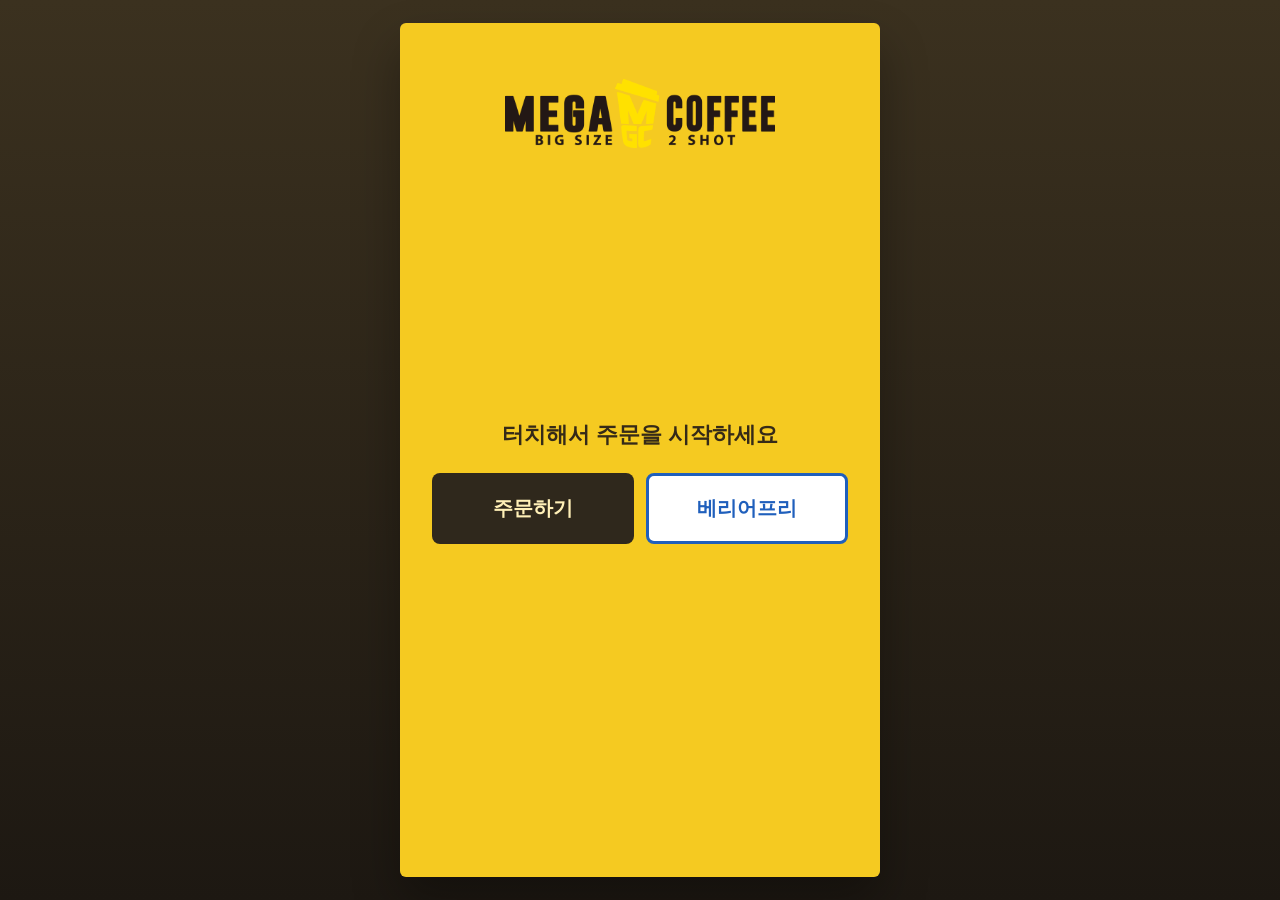
==== commit e1844f5d: "키오스크 결제창 디벨롭 및 베리어프리 분리" ====
--- a/index.html
+++ b/index.html
@@ -8,7 +8,24 @@
 </head>
 <body>
   <div class="app-shell">
-    <main class="kiosk-screen" aria-label="메가MGC커피 키오스크">
+    <section class="intro-screen" id="intro-screen" aria-label="메가MGC커피 인트로 화면">
+      <div class="intro-brand">
+        <img src="메가커피_이미지/logo/logo.png" alt="메가MGC커피" class="intro-logo">
+      </div>
+
+      <div class="intro-start-panel">
+        <div class="intro-message">
+          <p>터치해서 주문을 시작하세요</p>
+        </div>
+
+        <div class="intro-actions" aria-label="시작 메뉴">
+          <button class="intro-action-button order-start-button" id="order-start-button" type="button">주문하기</button>
+          <button class="intro-action-button barrier-free-start-button" id="barrier-free-start-button" type="button">베리어프리</button>
+        </div>
+      </div>
+    </section>
+
+    <main class="kiosk-screen is-hidden" id="kiosk-screen" aria-label="메가MGC커피 키오스크">
       <header class="screen-header">
         <div class="utility-bar">
           <button class="utility-button home-button" type="button">처음으로</button>
--- a/styles.css
+++ b/styles.css
@@ -9,6 +9,11 @@
   --brown: #4a3620;
   --red: #c45145;
   --shadow: 0 24px 48px rgba(0, 0, 0, 0.32);
+  --modal-card-width: min(520px, calc(100vw - 32px));
+  --modal-card-max-height: calc(100dvh - 32px);
+  --modal-card-padding: 18px;
+  --modal-card-gap: 14px;
+  --option-visual-size: 96px;
 }
 
 * {
@@ -35,11 +40,95 @@
   cursor: pointer;
 }
 
+.is-hidden {
+  display: none !important;
+}
+
 .app-shell {
   min-height: 100dvh;
   display: grid;
   place-items: center;
   padding: 10px;
+}
+
+.intro-screen {
+  position: relative;
+  width: min(calc((100dvh - 20px) * 0.56), calc(100vw - 20px), 480px);
+  height: min(calc(100dvh - 20px), 854px);
+  aspect-ratio: 9 / 16;
+  overflow: hidden;
+  border-radius: 6px;
+  box-shadow: var(--shadow);
+  container-type: inline-size;
+}
+
+.intro-screen {
+  display: grid;
+  grid-template-rows: auto minmax(0, 1fr);
+  gap: clamp(18px, 6cqw, 32px);
+  padding: clamp(18px, 6cqw, 32px);
+  background: #f5ca21;
+}
+
+.intro-brand {
+  display: grid;
+  place-items: center;
+  min-height: clamp(82px, 28cqw, 132px);
+}
+
+.intro-logo {
+  width: min(78%, 270px);
+  max-height: 86px;
+  object-fit: contain;
+}
+
+.intro-start-panel {
+  align-self: center;
+  display: grid;
+  gap: clamp(18px, 6cqw, 30px);
+  width: 100%;
+  padding-bottom: clamp(72px, 20cqw, 112px);
+}
+
+.intro-message {
+  display: grid;
+  gap: 6px;
+  text-align: center;
+  color: #352a18;
+}
+
+.intro-message p {
+  margin: 0;
+  font-size: clamp(1rem, 5.2cqw, 1.5rem);
+  font-weight: 900;
+  line-height: 1.25;
+  word-break: keep-all;
+}
+
+.intro-actions {
+  display: grid;
+  grid-template-columns: 1fr 1fr;
+  gap: clamp(8px, 3cqw, 14px);
+}
+
+.intro-action-button {
+  min-height: clamp(58px, 17cqw, 82px);
+  border-radius: 8px;
+  font-size: clamp(1rem, 4.8cqw, 1.38rem);
+  font-weight: 900;
+  line-height: 1.15;
+  word-break: keep-all;
+}
+
+.order-start-button {
+  background: #2f281c;
+  color: #fff0b7;
+}
+
+.barrier-free-start-button {
+  background: #ffffff;
+  color: #1f5fbc;
+  border: 3px solid #1f5fbc;
 }
 
 .kiosk-screen {
@@ -230,6 +319,11 @@
   justify-self: center;
 }
 
+.product-visual img,
+.option-visual img {
+  display: block;
+}
+
 .product-visual {
   --drink-scale: var(--product-visual-scale);
   align-self: end;
@@ -241,10 +335,35 @@
 .option-visual {
   --drink-scale: 1;
   align-self: center;
-  width: 96px;
-  height: 96px;
+  width: var(--option-visual-size);
+  height: var(--option-visual-size);
   border-radius: 14px;
-  background: #f5f3eb;
+  background: transparent;
+}
+
+.product-visual.has-photo,
+.option-visual.has-photo {
+  overflow: hidden;
+  border-radius: 10px;
+  background: transparent;
+}
+
+.product-visual.has-photo::before,
+.product-visual.has-photo::after,
+.option-visual.has-photo::before,
+.option-visual.has-photo::after {
+  content: none;
+}
+
+.product-visual.has-photo .ice-bubbles,
+.product-visual.has-photo .ice-label,
+.product-visual.has-photo .crema,
+.product-visual.has-photo .topping,
+.option-visual.has-photo .ice-bubbles,
+.option-visual.has-photo .ice-label,
+.option-visual.has-photo .crema,
+.option-visual.has-photo .topping {
+  display: none;
 }
 
 .product-visual::before,
@@ -633,7 +752,9 @@
   display: grid;
   place-items: center;
   padding: 16px;
+  overflow: auto;
   background: rgba(0, 0, 0, 0.5);
+  z-index: 1000;
 }
 
 .modal.hidden {
@@ -641,11 +762,27 @@
 }
 
 .modal-card {
-  width: min(520px, calc(100vw - 32px));
+  width: min(var(--modal-card-width), calc(100vw - 24px));
+  max-height: min(var(--modal-card-max-height), calc(100dvh - 24px));
+  display: grid;
+  gap: var(--modal-card-gap);
   border-radius: 18px;
   background: #fff;
   box-shadow: var(--shadow);
-  padding: 18px;
+  padding: var(--modal-card-padding);
+  overflow: hidden;
+}
+
+#option-modal .modal-card {
+  grid-template-rows: auto auto minmax(0, 1fr) auto;
+}
+
+#checkout-modal .modal-card {
+  grid-template-rows: auto minmax(0, 1fr) auto;
+}
+
+.modal-card > * {
+  min-width: 0;
 }
 
 .modal-head,
@@ -666,6 +803,12 @@
 .modal-head h2 {
   margin: 0;
   font-size: 1.1rem;
+}
+
+.modal-head > div,
+.option-copy,
+.option-total {
+  min-width: 0;
 }
 
 .modal-close {
@@ -680,14 +823,16 @@
 
 .option-preview {
   display: grid;
-  grid-template-columns: 96px minmax(0, 1fr);
-  gap: 12px;
-  margin: 14px 0;
+  grid-template-columns: var(--option-visual-size) minmax(0, 1fr);
+  align-items: center;
+  gap: var(--modal-card-gap);
+  margin: 0;
 }
 
 .option-copy strong {
   display: block;
   font-size: 1rem;
+  overflow-wrap: anywhere;
 }
 
 .option-copy p {
@@ -705,6 +850,10 @@
 .option-groups {
   display: grid;
   gap: 12px;
+  min-height: 0;
+  align-content: start;
+  overflow: auto;
+  padding-right: 4px;
 }
 
 .option-group {
@@ -765,7 +914,7 @@
 }
 
 .checkout-message {
-  margin: 14px 0;
+  margin: 0;
   padding: 18px 16px;
   border-radius: 14px;
   border: 1px solid #ddd3c0;
@@ -774,12 +923,13 @@
   font-size: 0.88rem;
   line-height: 1.6;
   text-align: center;
+  overflow: auto;
 }
 
 .checkout-list {
   display: grid;
   gap: 10px;
-  margin: 14px 0;
+  margin: 0;
 }
 
 .checkout-row {
@@ -799,6 +949,605 @@
   color: #6f675a;
   font-size: 0.76rem;
   line-height: 1.45;
+}
+
+#checkout-modal .modal-card {
+  gap: 0;
+  padding: 0;
+  border-radius: 4px;
+  background: rgba(255, 255, 255, 0.92);
+}
+
+#checkout-modal .modal-head {
+  min-height: 42px;
+  padding: 8px 12px;
+  background: linear-gradient(180deg, #d8a816 0%, #c99100 100%);
+  color: #fff7cf;
+}
+
+#checkout-modal .modal-kicker {
+  margin: 0;
+  color: rgba(255, 255, 255, 0.84);
+  font-size: 0.68rem;
+}
+
+#checkout-modal .modal-head h2 {
+  color: #fff7cf;
+  font-size: 0.94rem;
+  line-height: 1.2;
+}
+
+#checkout-modal .modal-close {
+  width: 28px;
+  height: 28px;
+  border-radius: 0;
+  background: transparent;
+  color: #765a10;
+}
+
+#checkout-modal .modal-foot {
+  display: none;
+}
+
+#checkout-modal .checkout-message {
+  display: grid;
+  gap: 10px;
+  align-content: start;
+  margin: 0;
+  padding: 12px;
+  border: 0;
+  border-radius: 0;
+  background: rgba(255, 255, 255, 0.88);
+  color: #3d342b;
+  font-size: 0.8rem;
+  line-height: 1.35;
+  text-align: left;
+}
+
+.checkout-order-panel {
+  display: grid;
+  gap: 0;
+  min-height: 130px;
+  max-height: min(230px, 34dvh);
+  border: 1px solid rgba(188, 174, 157, 0.55);
+  background: rgba(255, 255, 255, 0.72);
+  overflow-y: auto;
+  overscroll-behavior: contain;
+}
+
+.checkout-order-row {
+  display: grid;
+  grid-template-columns: minmax(0, 1fr) 44px 78px;
+  align-items: start;
+  gap: 8px;
+  padding: 9px 10px;
+  border-bottom: 1px solid rgba(188, 174, 157, 0.38);
+}
+
+.checkout-order-row:last-child {
+  border-bottom: 0;
+}
+
+.checkout-order-row strong,
+.checkout-order-row b {
+  font-size: 0.74rem;
+}
+
+.checkout-order-row p {
+  margin: 3px 0 0;
+  color: #7b7168;
+  font-size: 0.66rem;
+}
+
+.checkout-order-row span,
+.checkout-order-row b {
+  text-align: right;
+  white-space: nowrap;
+}
+
+.checkout-notice {
+  margin: 2px 0 0;
+  color: #cf2943;
+  font-size: 0.76rem;
+  font-weight: 800;
+  text-align: center;
+}
+
+.checkout-recommend-section {
+  display: grid;
+  gap: 5px;
+  background: rgba(255, 255, 255, 0.78);
+}
+
+.checkout-recommend-section h3 {
+  margin: 0;
+  padding: 4px 8px;
+  background: #5b5148;
+  color: #fff;
+  font-size: 0.72rem;
+  text-align: center;
+}
+
+.checkout-recommend-grid {
+  display: grid;
+  grid-template-columns: repeat(3, minmax(0, 1fr));
+  gap: 6px;
+}
+
+.checkout-recommend-card {
+  display: grid;
+  min-height: 100px;
+  padding: 6px 4px;
+  border: 1px solid #ded4c9;
+  border-radius: 4px;
+  background: #fff;
+  color: #302821;
+  text-align: center;
+}
+
+.checkout-recommend-visual {
+  width: 48px;
+  height: 42px;
+  justify-self: center;
+  display: grid;
+  place-items: center;
+}
+
+.checkout-recommend-visual img {
+  width: 100%;
+  height: 100%;
+  object-fit: contain;
+}
+
+.checkout-recommend-card strong {
+  min-height: 28px;
+  align-self: end;
+  font-size: 0.61rem;
+  line-height: 1.15;
+  overflow-wrap: anywhere;
+}
+
+.checkout-recommend-card em {
+  color: #cf2943;
+  font-size: 0.62rem;
+  font-style: normal;
+  font-weight: 800;
+}
+
+.checkout-total-bar {
+  display: grid;
+  grid-template-columns: 1fr 1fr;
+  align-items: center;
+  min-height: 42px;
+  border-top: 1px solid #cfc4ba;
+  border-bottom: 1px solid #cfc4ba;
+  background: rgba(255, 255, 255, 0.78);
+}
+
+.checkout-total-bar span {
+  padding: 8px 12px;
+  color: #6c6259;
+  font-size: 0.78rem;
+  text-align: center;
+}
+
+.checkout-total-bar span + span {
+  border-left: 1px solid #d7cdc2;
+}
+
+.checkout-total-bar strong {
+  margin-left: 6px;
+  color: #c8203e;
+  font-size: 1rem;
+}
+
+.checkout-action-row {
+  display: grid;
+  grid-template-columns: repeat(3, minmax(0, 1fr));
+  gap: 6px;
+}
+
+.checkout-flow-button {
+  min-height: 45px;
+  padding: 0 8px;
+  border-radius: 2px;
+  color: #fff;
+  font-size: 0.82rem;
+  font-weight: 900;
+}
+
+.checkout-flow-button.is-dark {
+  background: #59483c;
+}
+
+.checkout-flow-button.is-yellow {
+  background: #d3aa08;
+  color: #332710;
+}
+
+.checkout-flow-button.is-red {
+  background: #d83227;
+}
+
+.checkout-flow-button.wide {
+  grid-column: span 2;
+}
+
+.checkout-payment-stage {
+  gap: 8px;
+}
+
+.checkout-step-block {
+  display: grid;
+  gap: 7px;
+}
+
+.checkout-step-block p {
+  margin: 0;
+  color: #3b3028;
+  font-weight: 800;
+}
+
+.checkout-step-block span {
+  display: inline-block;
+  margin-right: 4px;
+  padding: 2px 4px;
+  background: #d37b59;
+  color: #fff;
+  font-size: 0.62rem;
+}
+
+.discount-choice-row {
+  display: grid;
+  grid-template-columns: repeat(2, minmax(0, 1fr));
+  gap: 8px;
+}
+
+.discount-choice-row button,
+.payment-method-button {
+  min-height: 48px;
+  border: 1px solid #d9d0ca;
+  border-radius: 3px;
+  background: rgba(255, 255, 255, 0.76);
+  color: #493d35;
+  font-size: 0.68rem;
+  font-weight: 800;
+}
+
+.payment-method-grid {
+  display: grid;
+  grid-template-columns: repeat(4, minmax(0, 1fr));
+  gap: 6px;
+}
+
+.payment-method-button {
+  display: grid;
+  place-items: center;
+  gap: 2px;
+  min-height: 58px;
+  padding: 5px 3px;
+}
+
+.payment-method-button strong {
+  color: #bd2235;
+  font-size: 0.86rem;
+}
+
+.payment-method-button span {
+  font-size: 0.62rem;
+  line-height: 1.1;
+}
+
+.payment-total-line {
+  display: flex;
+  justify-content: space-between;
+  gap: 8px;
+  padding-top: 4px;
+  color: #312920;
+  font-size: 0.72rem;
+  font-weight: 800;
+}
+
+.payment-total-line b {
+  color: #cf2943;
+  text-align: right;
+}
+
+.checkout-disposable-stage {
+  min-height: 260px;
+  justify-items: start;
+  align-content: start;
+  gap: 22px;
+}
+
+.disposable-panel {
+  display: grid;
+  gap: 10px;
+  padding: 4px 0 0;
+}
+
+.disposable-panel label {
+  display: flex;
+  align-items: center;
+  gap: 7px;
+  color: #554b43;
+  font-size: 0.76rem;
+  font-weight: 800;
+}
+
+.disposable-panel input {
+  width: 12px;
+  height: 12px;
+  accent-color: #c99c08;
+}
+
+.checkout-disposable-stage .checkout-action-row {
+  width: min(100%, 110px);
+  justify-self: center;
+  grid-template-columns: 1fr;
+  margin-top: 36px;
+}
+
+.checkout-disposable-stage .checkout-flow-button {
+  min-height: 58px;
+  background: linear-gradient(180deg, #d89a1c 0%, #c27d0a 100%);
+  color: #fff8d8;
+  font-size: 0.72rem;
+}
+
+.checkout-stamp-stage {
+  justify-items: center;
+  text-align: center;
+}
+
+.stamp-panel,
+.stamp-phone-panel {
+  width: min(100%, 260px);
+  display: grid;
+  justify-items: center;
+  gap: 10px;
+  padding: 18px 12px 10px;
+}
+
+.stamp-mark {
+  width: 104px;
+  height: 92px;
+  display: grid;
+  place-items: center;
+  color: #dbc400;
+  font-size: 2.2rem;
+  font-weight: 1000;
+  line-height: 0.78;
+}
+
+.stamp-panel p {
+  margin: 0;
+  font-weight: 800;
+}
+
+.stamp-phone-panel label {
+  font-weight: 800;
+}
+
+.stamp-phone-panel input {
+  width: 100%;
+  height: 44px;
+  border: 2px solid #d5b30a;
+  border-radius: 3px;
+  padding: 0 12px;
+  font: inherit;
+  text-align: center;
+}
+
+.stamp-error {
+  min-height: 16px;
+  margin: 0;
+  color: #c8203e;
+  font-size: 0.72rem;
+}
+
+.checkout-stamp-stage .checkout-action-row {
+  width: min(100%, 260px);
+  grid-template-columns: repeat(2, minmax(0, 1fr));
+}
+
+.checkout-stamp-stage .checkout-action-row:has(.checkout-flow-button:only-child) {
+  grid-template-columns: 1fr;
+}
+
+.checkout-phone-stage {
+  justify-items: center;
+  padding: 0 22px 16px;
+  background:
+    linear-gradient(180deg, rgba(255, 255, 255, 0.9), rgba(249, 249, 249, 0.9)),
+    repeating-linear-gradient(0deg, transparent, transparent 16px, rgba(150, 150, 150, 0.04) 17px);
+}
+
+.stamp-keypad-panel {
+  width: min(100%, 310px);
+  display: grid;
+  justify-items: center;
+  gap: 8px;
+  padding-top: 10px;
+  color: #7a716a;
+  text-align: center;
+}
+
+.stamp-phone-title {
+  margin: 0;
+  color: #b2a79c;
+  font-size: 0.76rem;
+  font-weight: 900;
+}
+
+.stamp-phone-guide {
+  margin: 0;
+  color: #8f877f;
+  font-size: 0.68rem;
+  font-weight: 800;
+  line-height: 1.45;
+}
+
+.stamp-phone-number {
+  min-height: 42px;
+  display: grid;
+  place-items: center;
+  color: #5a5d6d;
+  font-size: 1.9rem;
+  font-weight: 900;
+  letter-spacing: 0;
+}
+
+.stamp-keypad {
+  width: 100%;
+  display: grid;
+  grid-template-columns: repeat(3, minmax(0, 1fr));
+  border-top: 1px solid #e4e4e4;
+  border-left: 1px solid #e4e4e4;
+}
+
+.stamp-keypad button {
+  min-height: 45px;
+  border-right: 1px solid #e4e4e4;
+  border-bottom: 1px solid #e4e4e4;
+  background: rgba(255, 255, 255, 0.58);
+  color: #777078;
+  font-size: 0.82rem;
+  font-weight: 800;
+}
+
+.stamp-keypad button:active {
+  background: #efe9da;
+}
+
+.checkout-phone-stage .stamp-error {
+  min-height: 17px;
+  font-size: 0.68rem;
+}
+
+.stamp-phone-actions {
+  width: 100%;
+  display: grid;
+  grid-template-columns: repeat(2, minmax(0, 1fr));
+  gap: 0;
+  margin-top: 2px;
+}
+
+.stamp-phone-actions button {
+  min-height: 42px;
+  color: #fff;
+  font-size: 0.78rem;
+  font-weight: 900;
+}
+
+.stamp-phone-actions button:first-child {
+  background: #d65c84;
+}
+
+.stamp-phone-actions button:last-child {
+  background: #58a7dc;
+}
+
+.stamp-phone-policy {
+  margin: 0;
+  color: #b3aaa4;
+  font-size: 0.55rem;
+  line-height: 1.35;
+}
+
+.checkout-card-stage {
+  gap: 14px;
+}
+
+.card-guide {
+  display: grid;
+  gap: 12px;
+  padding: 12px 8px;
+  text-align: center;
+}
+
+.card-guide p {
+  margin: 0;
+  color: #332c25;
+  font-size: 0.78rem;
+  font-weight: 800;
+}
+
+.card-reader {
+  position: relative;
+  height: 170px;
+  display: grid;
+  place-items: center;
+  overflow: hidden;
+  background:
+    linear-gradient(90deg, transparent 0 22%, rgba(90, 96, 104, 0.18) 22% 24%, transparent 24% 76%, rgba(90, 96, 104, 0.18) 76% 78%, transparent 78%),
+    repeating-linear-gradient(0deg, rgba(54, 128, 205, 0.06), rgba(54, 128, 205, 0.06) 2px, transparent 2px, transparent 7px);
+}
+
+.reader-slot {
+  position: absolute;
+  top: 34px;
+  width: 112px;
+  height: 9px;
+  border-radius: 9px;
+  background: #4d4b4d;
+  box-shadow: 0 0 0 4px rgba(255, 255, 255, 0.7);
+}
+
+.credit-card {
+  width: 72px;
+  height: 104px;
+  display: grid;
+  place-items: center;
+  transform: rotate(88deg);
+  border-radius: 5px;
+  border: 1px solid #d3dbe4;
+  background: #fff;
+  color: #254773;
+  font-size: 0.56rem;
+  font-weight: 900;
+  box-shadow: 0 8px 16px rgba(0, 0, 0, 0.14);
+}
+
+.card-payment-detail {
+  display: grid;
+  gap: 0;
+  border-top: 1px solid #e1d8cf;
+}
+
+.card-payment-detail span {
+  display: flex;
+  justify-content: space-between;
+  min-height: 32px;
+  padding: 7px 10px;
+  border-bottom: 1px solid #eee6df;
+  color: #50463e;
+  font-size: 0.74rem;
+}
+
+.card-payment-detail strong {
+  color: #c8203e;
+}
+
+.checkout-card-stage .checkout-action-row {
+  grid-template-columns: 0.8fr 1.6fr;
+}
+
+.checkout-complete-stage {
+  min-height: 180px;
+  align-content: center;
+  justify-items: center;
+  text-align: center;
+}
+
+.checkout-complete-stage p {
+  margin: 0;
+  font-weight: 800;
+}
+
+.checkout-complete-stage .checkout-action-row {
+  width: min(100%, 180px);
+  grid-template-columns: 1fr;
 }
 
 @container (max-width: 420px) {
@@ -983,11 +1732,60 @@
 
   .modal-foot {
     flex-wrap: wrap;
+    align-items: stretch;
   }
 
   .confirm-button {
     width: 100%;
   }
+}
+
+:root[data-kiosk-width-tier="compact"] .modal-card,
+:root[data-kiosk-height-tier="compact"] .modal-card {
+  border-radius: 16px;
+}
+
+:root[data-kiosk-width-tier="compact"] #option-modal .option-preview,
+:root[data-kiosk-width-tier="narrow"] #option-modal .option-preview,
+:root[data-kiosk-width-tier="tight"] #option-modal .option-preview,
+:root[data-kiosk-height-tier="tight"] #option-modal .option-preview {
+  grid-template-columns: 1fr;
+}
+
+:root[data-kiosk-width-tier="narrow"] .modal-foot,
+:root[data-kiosk-width-tier="tight"] .modal-foot,
+:root[data-kiosk-height-tier="tight"] .modal-foot {
+  flex-wrap: wrap;
+  align-items: stretch;
+}
+
+:root[data-kiosk-width-tier="narrow"] .option-total,
+:root[data-kiosk-width-tier="tight"] .option-total,
+:root[data-kiosk-height-tier="tight"] .option-total {
+  width: 100%;
+}
+
+:root[data-kiosk-width-tier="narrow"] .confirm-button,
+:root[data-kiosk-width-tier="tight"] .confirm-button,
+:root[data-kiosk-height-tier="tight"] .confirm-button {
+  width: 100%;
+}
+
+:root[data-kiosk-width-tier="narrow"] .choice-button,
+:root[data-kiosk-width-tier="tight"] .choice-button,
+:root[data-kiosk-height-tier="tight"] .choice-button {
+  min-height: 32px;
+  padding: 0 10px;
+  font-size: 0.74rem;
+}
+
+:root[data-kiosk-height-tier="tight"] .modal-head h2 {
+  font-size: 1rem;
+}
+
+:root[data-kiosk-height-tier="tight"] .option-copy p,
+:root[data-kiosk-width-tier="tight"] .option-copy p {
+  font-size: 0.8rem;
 }
 
 .kiosk-screen[data-order-layout="stacked"] .order-section {
